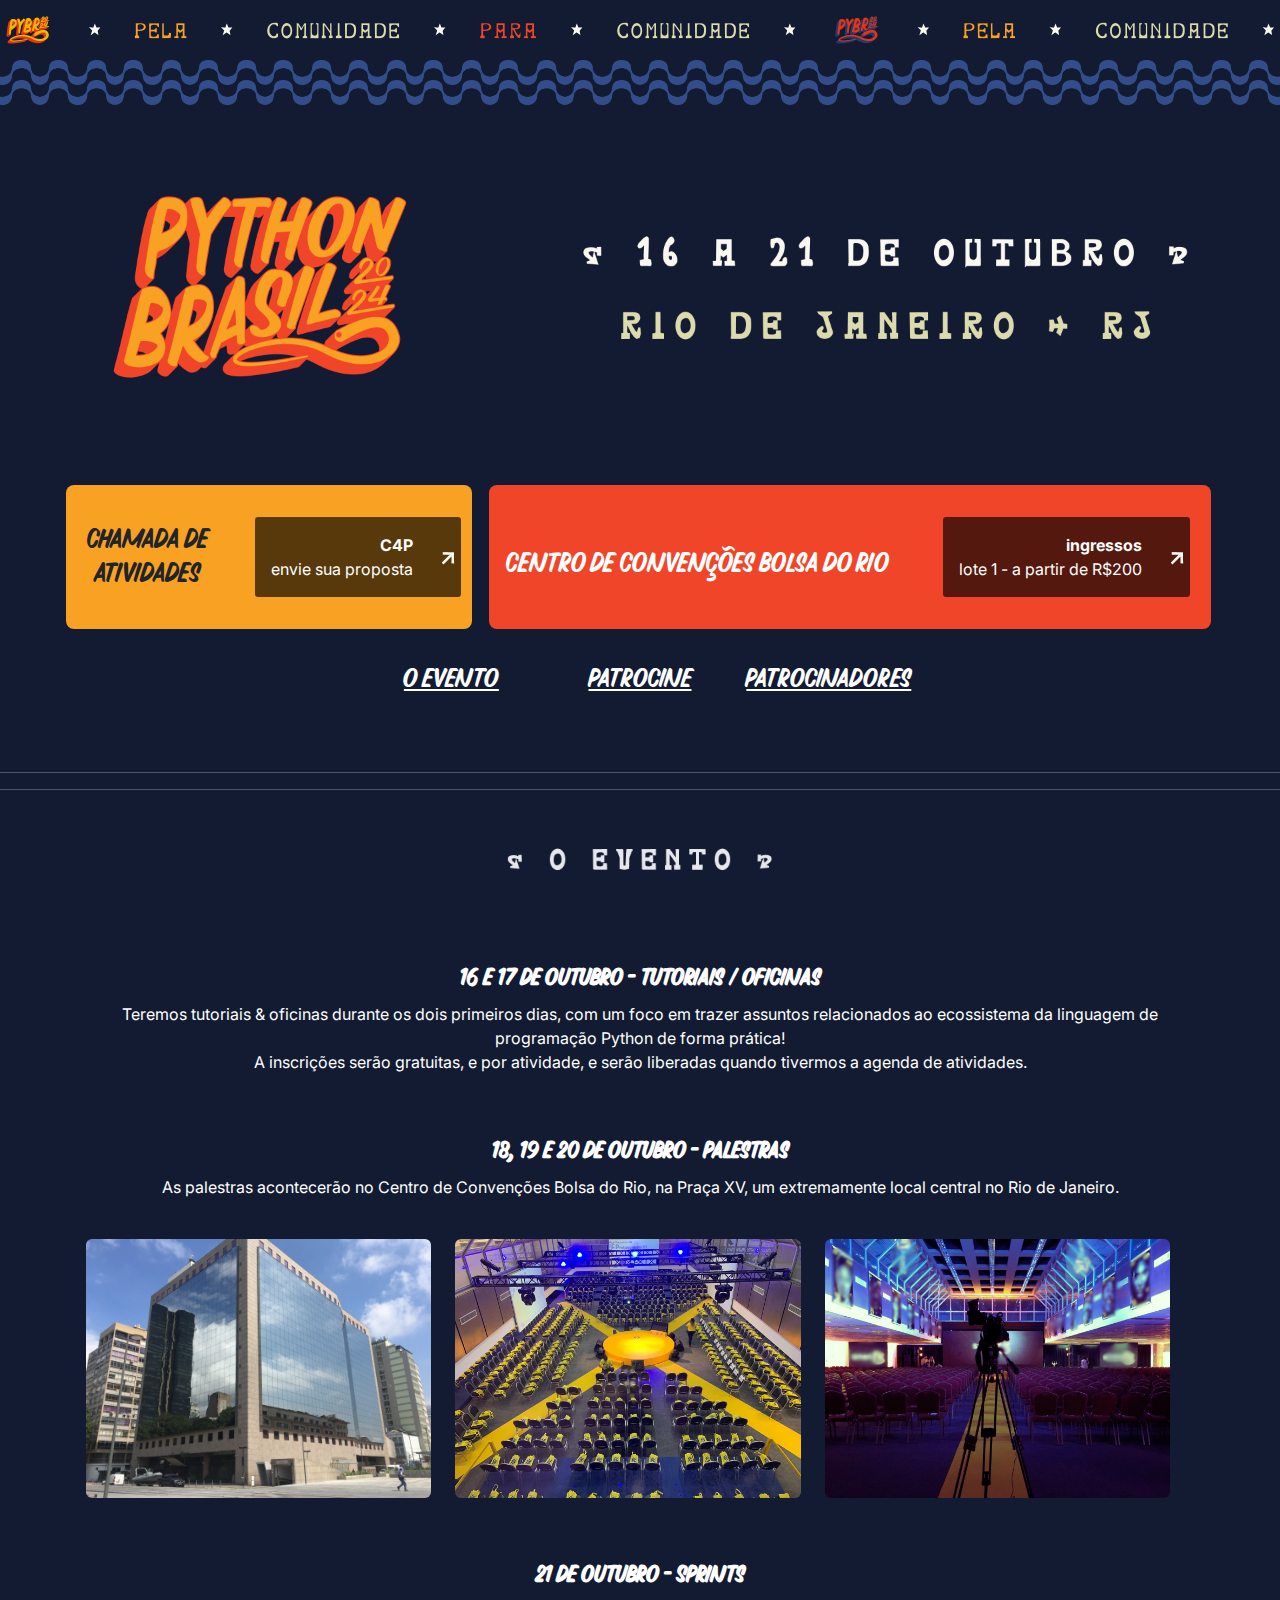
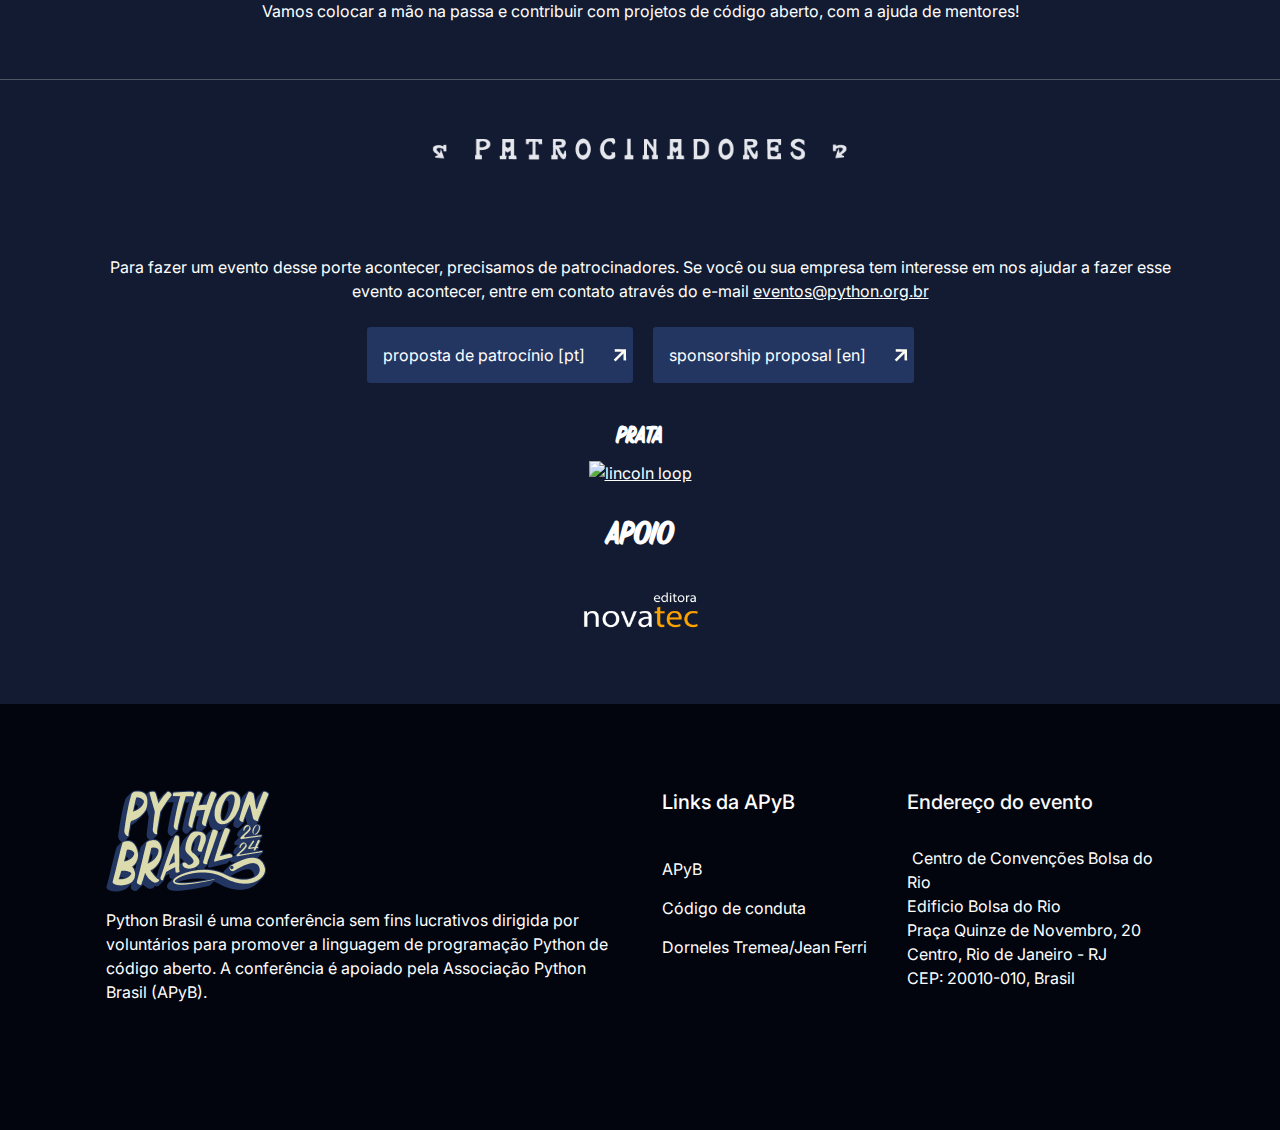
==== index.html @ 99e5fd29 "Publish site on 2024-07-06" ====
<!doctype html>
<html lang="pt-br">
  <head>
    <meta charset="utf-8">
    <meta name="viewport" content="width=device-width, initial-scale=1">
    <title>Python Brasil 2024</title>
    <link rel="stylesheet" href="https://cdnjs.cloudflare.com/ajax/libs/font-awesome/6.5.1/css/all.min.css" integrity="sha512-DTOQO9RWCH3ppGqcWaEA1BIZOC6xxalwEsw9c2QQeAIftl+Vegovlnee1c9QX4TctnWMn13TZye+giMm8e2LwA==" crossorigin="anonymous" referrerpolicy="no-referrer" />

    <!-- fonts -->
    <link rel="preconnect" href="https://fonts.googleapis.com">
    <link rel="preconnect" href="https://fonts.gstatic.com" crossorigin>
    <link href="https://fonts.googleapis.com/css2?family=DM+Sans:ital,opsz,wght@0,9..40,100..1000;1,9..40,100..1000&family=Inter:wght@100..900&display=swap" rel="stylesheet">
    <!--
    /**
    * @license
    * MyFonts Webfont Build ID 972918
    *
    * The fonts listed in this notice are subject to the End User License
    * Agreement(s) entered into by the website owner. All other parties are
    * explicitly restricted from using the Licensed Webfonts(s).
    *
    * You may obtain a valid license from one of MyFonts official sites.
    * http://www.fonts.com
    * http://www.myfonts.com
    * http://www.linotype.com
    *
    */
    -->
    <link rel="stylesheet" type="text/css" href="/theme/css/shinkoya.css">
    
    <!--- Estilos -->
    <link href="/theme/css/bootstrap.min.css" rel="stylesheet">
    <link href="/theme/css/style.css" rel="stylesheet">
    <!-- Google tag (gtag.js) -->
    <script async src="https://www.googletagmanager.com/gtag/js?id=G-PK51HXNJG6"></script>
    <script>
      window.dataLayer = window.dataLayer || [];
      function gtag(){dataLayer.push(arguments);}
      gtag('js', new Date());

      gtag('config', 'G-PK51HXNJG6');
    </script>
  </head>
  <body>
    <!-- <nav class="navbar navbar-expand-lg">
    <div class="container">
      <button class="navbar-toggler" type="button" data-bs-toggle="collapse" data-bs-target="#navbarNavDropdown" aria-controls="navbarNavDropdown" aria-expanded="false" aria-label="Toggle navigation">
        <span class="navbar-toggler-icon"></span>
      </button>
      <div class="collapse navbar-collapse" id="navbarNavDropdown">
        <ul class="navbar-nav">
 
 
 
 
 
 
 
 
 
 
 
 
 
 
 
            
        </ul>
      </div>
    </div>
</nav> -->
<section id="main">
  <section id="top">
  </section>
  <section id="wave">
  </section>
  <section id="hero">
    <img src="/theme/images/hero.png" alt="python brasil - 16 a 21 de outubro de 2024  - rio de janeiro/rj" class="img-fluid">
  </section>
  <section id="actions">
    <div class="row justify-content-center">
      <div class="col-md-4">
          <div class="left">
              <div class="row text-center">
                <div class="col-lg-5 col-md-12 pt-lg-4">
                  <p class="h3">chamada de atividades</p>
                </div>
                <div class="col-lg-7 col-md-12">
                  <a href="https://talks.python.org.br/pythonbrasil-2024" target="blank"> <btn class="btn btn-primary"><b>C4P</b><br/>envie sua proposta</btn></a>
                </div>
              </div>
          </div>
      </div>
      <div class="col-md-7">
          <div class="right">
            <div class="row text-center">
              <div class="col-lg-7 col-md-12 pt-lg-5">
                <p class="h3">centro de convenções bolsa do rio</p>
              </div>
              <div class="col-lg-5 col-md-12">
                <a href="https://pybr2024.eventbrite.com/" target="blank"><btn class="btn btn-secondary"><b>ingressos</b><br/>lote 1 - a partir de R$200</btn></a>
              </div>
            </div>
          </div>
      </div>
    </div>
  </section>
</section>
<div id="nav">
  <div class="container">
    <div class="row justify-content-center text-center">
      <div class="col-sm-2">
        <a href="#local">O evento</a>
      </div>
      <div class="col-sm-2">
        <a href="#patrocine">Patrocine</a>
      </div>
      <div class="col-sm-2">
        <a href="#patrocinadores">Patrocinadores</a>
      </div>
    </div>
  </div>
</div>
<hr/>
<!-- <div>
  <section id="keynotes">
    <h1 class="text-center scroll-to"><img class="img-section-title" src=".\theme\images\keynotes.png" alt="Keynotes"/></h1>
  </section>
</div> -->
<hr/>
<div>
  <section id="local">
    <h1 class="text-center scroll-to"><img class="img-section-title" src=".\theme\images\evento.png" alt="O evento"/></h1>
    <div class="container text-center">
      <h2>16 e 17 de outubro - Tutoriais / Oficinas</h2>
      <div class="row pb-5">
        <p>
          Teremos tutoriais & oficinas durante os dois primeiros dias, com um foco em trazer assuntos relacionados ao ecossistema da linguagem de programação Python de forma prática!
          <br/>
          A inscrições serão gratuitas, e por atividade, e serão liberadas quando tivermos a agenda de atividades.
        </p>
      </div>
      <h2>18, 19 e 20 de outubro - Palestras</h2>
      <div class="row pb-5">
          <p class="pb-4 text-center">As palestras acontecerão no Centro de Convenções Bolsa do Rio,
            na Praça XV, um extremamente local central no Rio de Janeiro.</p>
          <div class="row">
            <div class="col-sm-12 col-md-4 mb-3">
              <img src=".\theme\images\frente_local.jpg" class="rounded img-fluid" style="max-width: 100%; height: auto;"
                alt="">
            </div>
            <div class="col-sm-12 col-md-4 mb-3">
              <img src=".\theme\images\local_evento.jpg" class="rounded img-fluid" style="max-width: 100%; height: auto;"
                alt="">
            </div>
            <div class="col-sm-12 col-md-4 mb-3">
              <img src=".\theme\images\local_evento_dois.jpg" class="rounded img-fluid"
                style="max-width: 100%; height: auto;" alt="">
          </div>
        </div>
      </div>
      <h2>21 de outubro - Sprints</h2>
      <div class="row">
        <p class="pb-4">Vamos colocar a mão na passa e contribuir com projetos de código aberto, com a ajuda de mentores!</p>
      </div>
    </div>
    <!-- <div class="container pt-5">
      <iframe style="pointer-events:none;" src="https://www.google.com/maps/d/u/0/embed?mid=1DzHnt_l2jHAyctgrlerlSgvEFDPNfvc&ehbc=2E312F&noprof=1"
        width="100%" height="500"></iframe>
    </div> -->
  </section>

  <!--<section id="programacao">
</section>
<section id="parceiros">
</section>
<section id="FAQ">
</section> -->
</div>
<hr/>
<section id="patrocinio">
  <h1 class="text-center scroll-to"><img class="img-section-title" src=".\theme\images\patrocinadores.png" alt="Patrocinadores"/></h1>
  <div class="container text-center">
    <p>Para fazer um evento desse porte acontecer, precisamos de patrocinadores. Se você ou sua empresa tem interesse em nos ajudar a fazer esse evento acontecer, entre em contato através do e-mail <a href="mailto:eventos@python.org.br">eventos@python.org.br</a></p>
    <a href="theme/media_kits/proposta-de-patrocinio-pybr-2024.pdf" target="_blank" class="btn btn-primary">
      proposta de patrocínio [pt]
    </a>
    <a href="theme/media_kits/sponsorship-proposal-pybr-2024.pdf" target="_blank" class="btn btn-primary">
      sponsorship proposal [en]
    </a>
      <!-- <section class="diamante">
        <h2>diamante</h2>
        <img src="theme/images/patrocinador-placeholder.png" alt="sua empresa aqui (diamante)">
      </section>
      <section class="platina">
        <h2>platina</h2>
        <img src="theme/images/patrocinador-placeholder.png" alt="sua empresa aqui (platina)">
        <img src="theme/images/patrocinador-placeholder.png" alt="sua empresa aqui (platina)">
      </section>
      <section class="ouro">
        <h2>ouro</h2>
        <img src="theme/images/patrocinador-placeholder.png" alt="sua empresa aqui (ouro)">
        <img src="theme/images/patrocinador-placeholder.png" alt="sua empresa aqui (ouro)">
      </section> -->
      <section class="prata">
        <h2>prata</h2>
        <a href="https://lincolnloop.com" target="_blank">
          <img src="https://lincolnloop.com/static/assets/img/logo/lincolnloop-logo-full-white.d826b3e16074.svg" alt="lincoln loop">
        </a>
      </section>
      <h1 class="scroll-to">Apoio</h1>
      <section class="support">
        <a href="https://lincolnloop.com" target="_blank">
          <img src="/theme/images/novatec.png">
        </a>
      </section>
    </div>
  </div>
</section>
<footer>
  <div class="container">
    <div class="footer_body">
      <div class="footer_social_logo">
        <img class="footerImg" src="/theme/images/logo-ly.png" alt="logo do evento python brasil 2024" class="logo">
        <div class="pt-3">
          <p>
            Python Brasil é uma conferência sem fins lucrativos dirigida por voluntários para promover a linguagem de
            programação Python de código aberto.
            A conferência é apoiado pela Associação Python Brasil (APyB).
          </p>
        </div>
        <ul class="platforms_socials">
          <li class="list-group-item">
            <a href="https://twitter.com/pythonbrasil" target="_blank">
              <i class="fa-solid fa-brands fa-twitter" alt="ícone twitter"></i>
            </a>
          </li>
           <li class="list-group-item">
            <a href="https://www.facebook.com/pythonbrasil" target="_blank">
              <i class="fa-solid fa-brands fa-facebook" alt="ícone facebook"></i>
            </a>
          </li>
           <li class="list-group-item">
            <a href="https://instagram.com/pythonbrasil" target="_blank">
              <i class="fa-solid fa-brands fa-instagram" alt="ícone instagram"></i>
            </a>
          </li>
           <li class="list-group-item">
            <a href="https://www.linkedin.com/company/apyb/" target="_blank">
              <i class="fa-solid fa-brands fa-linkedin" alt="ícone linkedin"></i>
            </a>
          </li>
           <li class="list-group-item">
            <a href="https://www.youtube.com/c/pythonbrasiloficial" target="_blank">
              <i class="fa-solid fa-brands fa-youtube" alt="ícone youtube"></i>
            </a>
          </li>
           <li class="list-group-item">
            <a href="https://www.flickr.com/pythonbrasil" target="_blank">
              <i class="fa-solid fa-brands fa-flickr" alt="ícone flickr"></i>
            </a>
          </li>
           <li class="list-group-item">
            <a href="mailto:eventos@python.org.br" target="_blank">
              <i class="fa-solid fa-envelope" alt="ícone email"></i>
            </a>
          </li>
           <li class="list-group-item">
            <a href="https://t.me/pythonbrasil" target="_blank">
              <i class="fa-solid fa-brands fa-telegram" alt="ícone telegram"></i>
            </a>
          </li>
        </ul>
      </div>

      <div class="links_apyb">
        <h5>Links da APyB</h5>
        <ul class="lista_link">
          <li>
            <a href="http://python.org.br/" class="text-decoration-none">APyB</a>
          </li>
          <li>
            <a href="http://python.org.br/cdc/" class="text-decoration-none"> Código de conduta </a>
          </li>
          <li>
            <a href="http://python.org.br/premio-dorneles-tremea-jean-ferri" class="text-decoration-none">
              Dorneles Tremea/Jean Ferri
            </a>
          </li>
        </ul>
      </div>

      <div class="col-lg-3">
        <h5 class="text-light pb-4">Endereço do evento</h5>
        <p>
          <i class="fa-solid fa-location-dot"></i> Centro de Convenções Bolsa do Rio<br />
          Edificio Bolsa do Rio<br />
          Praça Quinze de Novembro, 20<br />
          Centro, Rio de Janeiro - RJ<br />
          CEP: 20010-010, Brasil
        </p>
      </div>
    </div>
</footer>
    <script src="/theme/js/bootstrap.bundle.min.js"></script>
    <script src="/theme/js/konami.js"></script>
    <script src="/theme/js/game.js"></script>
    <script src="/theme/js/egg.js"></script>
    <script src="/theme/js/scripts.js"></script>
  </body>
</html>
---- theme/css/shinkoya.css ----
/**
 * @license
 * MyFonts Webfont Build ID 3867246, 2020-12-16T11:57:38-0500
 * 
 * The fonts listed in this notice are subject to the End User License
 * Agreement(s) entered into by the website owner. All other parties are 
 * explicitly restricted from using the Licensed Webfonts(s).
 * 
 * You may obtain a valid license at the URLs below.
 * 
 * Webfont: undefined by undefined
 * URL: https://www.myfonts.com
 * Copyright: Copyright © 2024 Monotype Imaging Inc. All rights reserved.
 * 
 * © 2024 MyFonts Inc. */


  
@font-face {
  font-family: "Shinkoya";
  src: url('/theme/fonts/shinkoya/font.woff2') format('woff2'), url('/theme/fonts/shinkoya/font.woff') format('woff');
}
---- theme/css/style.css ----
* {
    box-sizing: border-box;
    margin: 0;
    padding: 0;
}

section {
    margin-top: 0px;
}

body {
    background-repeat: repeat;
    background-attachment: fixed;
    background-position: center;
    background-repeat: no-repeat;
    background-size: cover;
    font-family: "Inter", sans-serif;
    font-weight: 400;
    display: block;
}

#lighter-section {
    background-color: #F8A123;
    padding: 1m;
    font-size: 1.2rem;
    font-weight: 400;
    line-height: 1.75rem;
}


#lighter-section p,
#lighter-section h2,
#lighter-section h1 {
    color: #12152D;
}

h1,
h2,
h3 {
    font-family: 'Shinkoya', sans-serif;
    font-weight: bolder;
    color: #fff;
    margin-top: 0;
    padding-top: 0;
}

h1 {
    font-size: 2em;
}

h2 {
    font-size: 1.5em;
}

.fa-solid {
    color: #EEBF23;
    filter: drop-shadow(#EC452F 1px 1px);
    margin-right: 0.3rem;
}

/* buttons */
.btn {
    margin: 0.5rem;
    padding: 1em;
    padding-right: 3em;
    background-image: url('/theme/images/icon.png');
    border-radius: 0.2em;
    text-align: right;
    background-position: right; 
    background-repeat: no-repeat;
    min-width: 10em;
    font-family: 'Inter', sans-serif;

}

.btn.btn-primary {
    background-color: #57390C;
    border: #57390C;
}

.btn.btn-primary:hover,
.btn.btn-primary:active,
.btn.btn-primary:visited {
    margin: 0.5rem;
    background-color: #57390C;
    border: #57390C;
}


.btn.btn-secondary {
    background-color: #55180E;
    border: #55180E;
}

.btn.btn-secondary:hover,
.btn.btn-secondary:active,
.btn.btn-secondary:visited {
    margin: 0.5rem;
    background-color: #55180E;
    border: #55180E;
}

#main {
    padding-bottom:0;
}


#patrocinio .diamante img {
    width: 20em;
}

#patrocinio .platina img {
    width: 10em;
}

#patrocinio .ouro img {
    width: 10em;
}

#patrocinio .prata img {
    width: 10em;
}

#patrocinio .support img {
    width: 8em;
}

#sobre {
    color: #fff;
}

#sobre,
#footer {
    font-family: 'Inter', sans-serif;
}

#sobre h1,
#sobre h2,
#sobre h3,
#footer h1,
#footer h2,
#footer h3 {
    font-family: 'Inter', sans-serif;
    text-transform: uppercase;
}

#patrocinio a,
#patrocinio a:visited,
#patrocinio a:active,
#patrocinio a:hover {
    color: white;
}

#sobre p {
    margin-bottom: 0.2rem;
}

#sobre .logo {
    width: 20em;
    text-align: center;
    margin-bottom: 2em;
}

#cidade .praia {
    height: 30rem;
    background-size: cover;
    background-image: url("/theme/images/rj-picture.png");
    margin: 0 auto;
}

.container {
    margin-left: auto;
    margin-right: auto;
    padding-top: 1rem;
    padding-left: 1rem;
    padding-right: 1rem;
    width: 100%;
}


footer {
    margin-top: 40px;
    background-color: #02050e;
}

p {
    color: white;
}

footer .footer_body {
    display: flex;
    gap: 40px;
    justify-content: space-around;
    padding: 70px 20px;
}

footer .footer_body footer_social_logo {
    display: flex;
    flex: 1 1;
    flex-direction: column;
    gap: 16px;
    max-width: 500px;
}

footer .footer1_body .footer_social_logo img {
    max-width: 200px;
    padding-bottom: 20px;
}

footer .footer_social_logo img.footerImg {
    max-width: 200px
}

footer .platforms_socials {
    display: flex;
    gap: 24px;
    justify-content: flex-start;
    padding-left: 0px;
}

footer .container .links_apyb h5 {
    color: white;
}

footer .container .lista_link {
    list-style-type: none;
    padding-left: 0;
    padding-top: 20px;
}

footer .container .lista_link li {
    padding-top: 15px;
}

footer .container .lista_link li a {
    border: 10px;
}

footer .container .lista_link a {
    color: white;
    white-space: nowrap;
}

@media (max-width: 768px) {
    footer .footer_body {
        flex-direction: column;
        align-items: center;
    }

    footer .links_apyb {
        text-align: center;
        margin-top: 30px;
    }

    footer .links_apyb h5 {
        margin-bottom: 15px;
    }
}

.sticky {
    --bs-gutter-x: 0;
    position: fixed;
    top: 0;
    left: 0;
    right: 0;
    width: 100vw;
    box-sizing: border-box;
    background-color: #12152D;
    transition: all 0.5s;
}

.sticky+.content {
    padding-top: 102px;
}

.scroll-to {
    padding-top: 1em;
}

#evento {
    margin-top: 0px;
    padding: 0em;
}

body, #hero, #top, #wave {
    background-color: #121B31;
    margin-top: 0px;
}

#top {
    background: url('/theme/images/nav.png');
    height: 60px;
    background-position: center;
    background-repeat: no-repeat;
    background-size: cover;
}


#wave {
    background: url('/theme/images/wave-big.png');
    background-size: 150px 100%;
    height: 45px;
    background-position: center;
    background-repeat: repeat-x;
}

#actions {
    margin-top: 0;
    margin-bottom: 0;
    margin-left: 1em;
    margin-right: 1em;
    font-family: 'Shinkoya', sans-serif;
}

#actions div, #actions div div {
    height: max-content;
    padding-top: 0.5em;
    padding-bottom: 0.5em;
    margin-bottom: 0;
    padding-left: 0.3em;
}

#actions div div.left {
    background: #F8A123;
    border-radius: 0.5em;
    height: max-content;
}


#actions div div.right {
    background: #F14529;
    border-radius: 0.5em;
    color: #fff;
    height: max-content;
}

#patrocinio {
    margin-top: 0;
}

#patrocinio section {
    margin-top: 2em;
}

#patrocinio {
    background-color: #121B31;
    padding-bottom: 2em;
}

#patrocinio .btn.btn-primary {
    background-color: #233662;
    border: #121B31;
}


#patrocinio .btn.btn-primary:hover,
#patrocinio .btn.btn-primary:active,
#patrocinio .btn.btn-primary:visited {
    margin: 0.5rem;
    background-color: #233662;
    border: #121B31;
}


#nav {
    padding-bottom: 2em;
    font-family: 'Shinkoya', sans-serif;
    font-size: 1.7rem;
    color: white;
}

#nav a,
#nav a:visited,
#nav a:active,
#nav a:hover {
    color: white;
}

.img-section-title {
    max-height: 39px;
    margin-bottom: 2em;
}

hr {
    color: white;
}
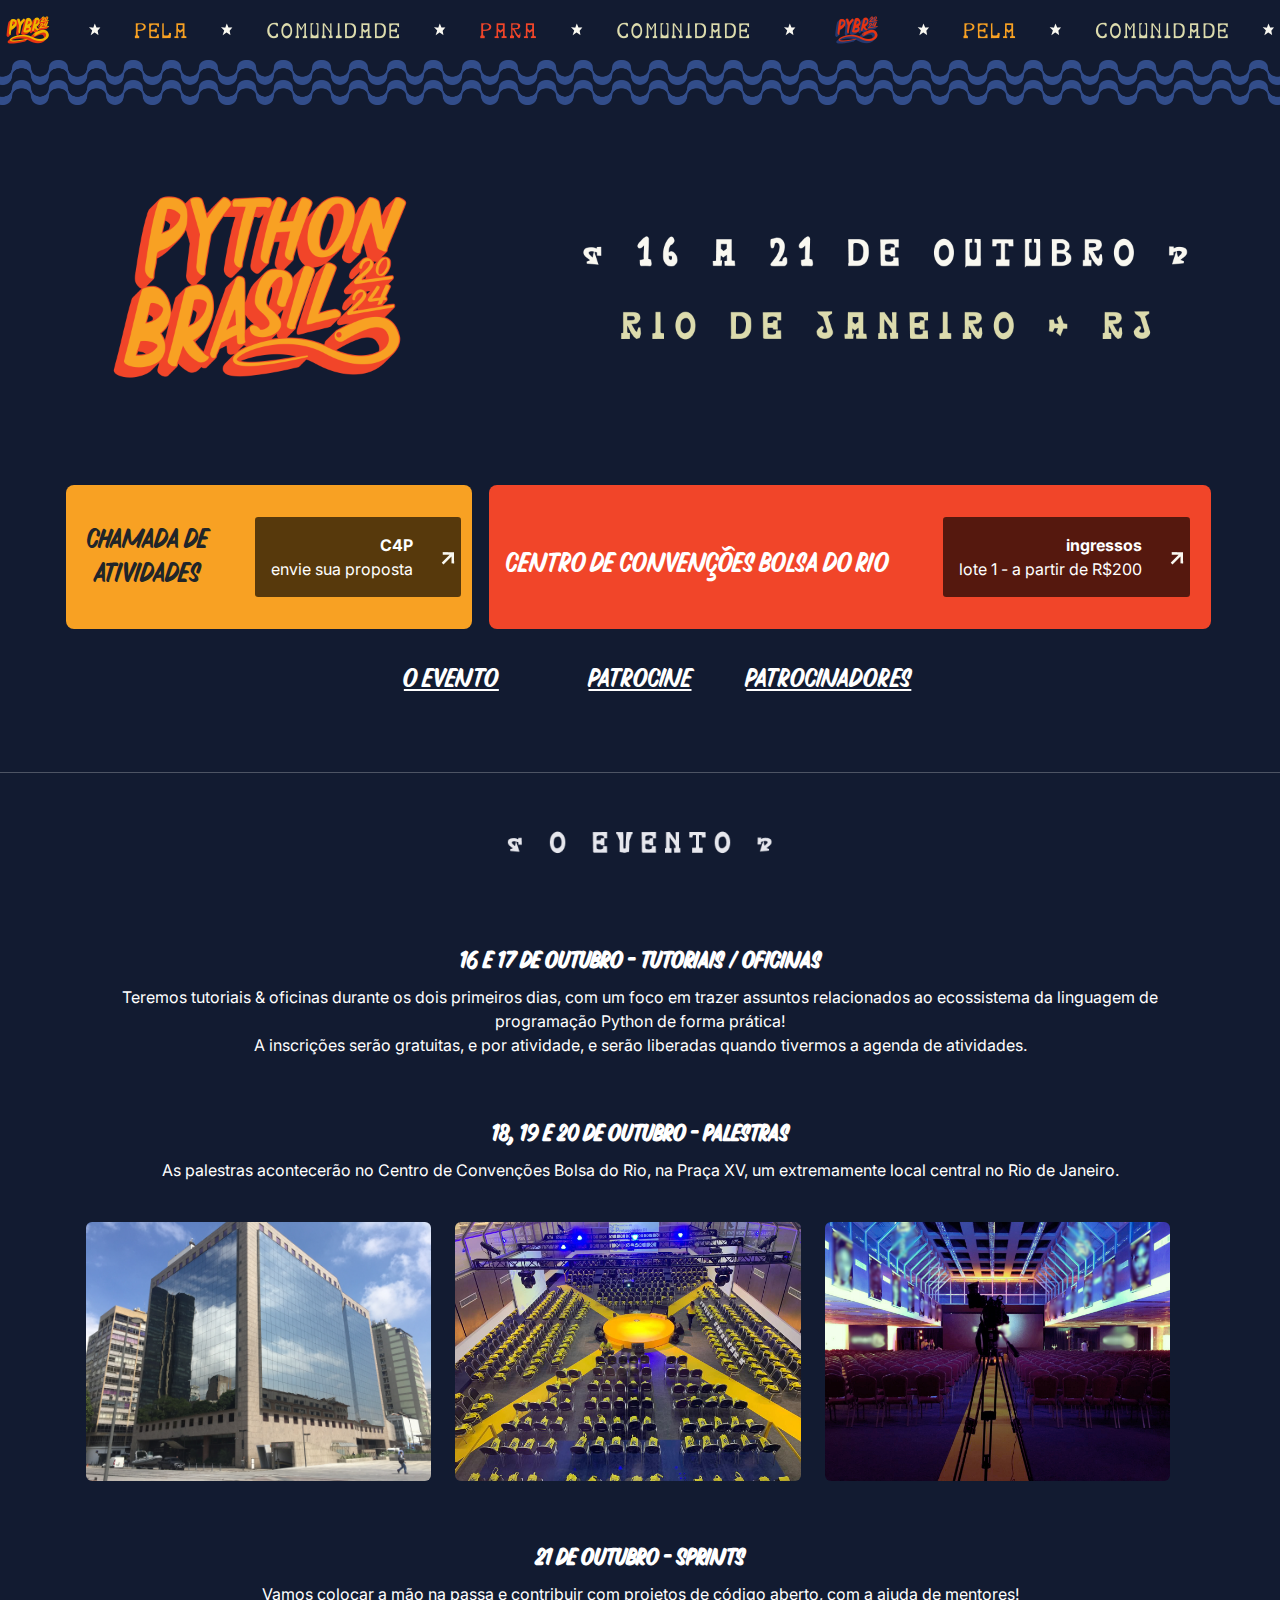
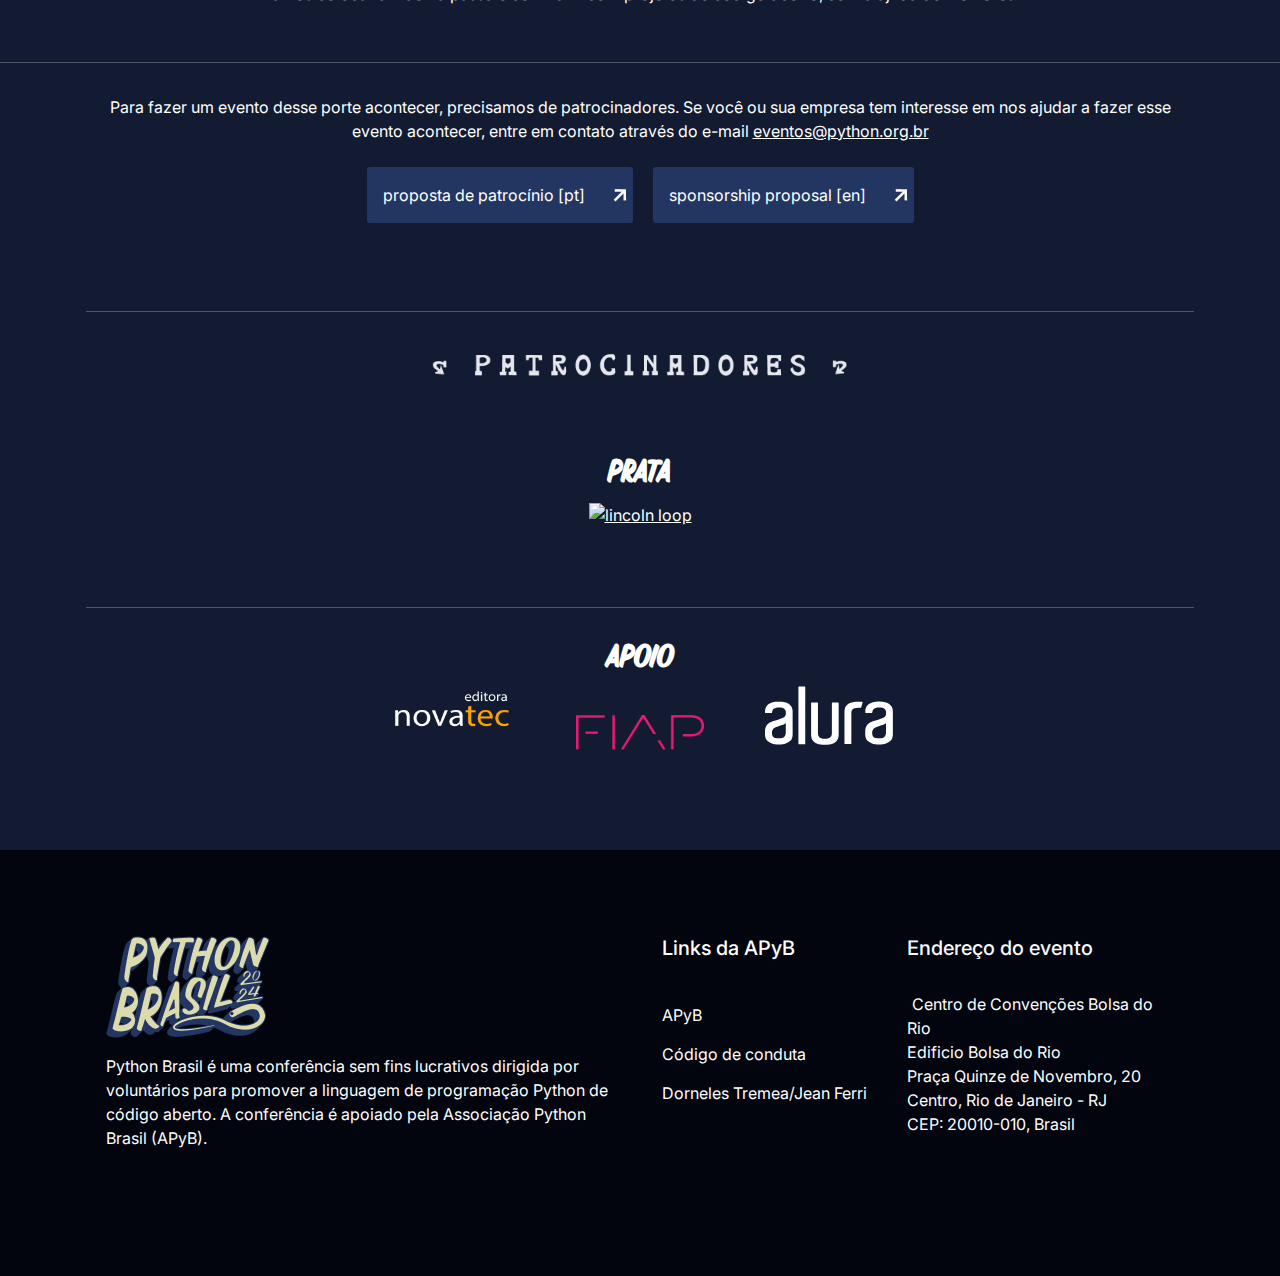
==== commit cc87b500: "Publish site on 2024-07-14" ====
--- a/index.html
+++ b/index.html
@@ -113,10 +113,10 @@
         <a href="#local">O evento</a>
       </div>
       <div class="col-sm-2">
-        <a href="#patrocine">Patrocine</a>
+        <a href="#patrocinio">Patrocine</a>
       </div>
       <div class="col-sm-2">
-        <a href="#patrocinadores">Patrocinadores</a>
+        <a href="#patrocinio">Patrocinadores</a>
       </div>
     </div>
   </div>
@@ -126,8 +126,9 @@
   <section id="keynotes">
     <h1 class="text-center scroll-to"><img class="img-section-title" src=".\theme\images\keynotes.png" alt="Keynotes"/></h1>
   </section>
-</div> -->
+</div> 
 <hr/>
+-->
 <div>
   <section id="local">
     <h1 class="text-center scroll-to"><img class="img-section-title" src=".\theme\images\evento.png" alt="O evento"/></h1>
@@ -179,7 +180,6 @@
 </div>
 <hr/>
 <section id="patrocinio">
-  <h1 class="text-center scroll-to"><img class="img-section-title" src=".\theme\images\patrocinadores.png" alt="Patrocinadores"/></h1>
   <div class="container text-center">
     <p>Para fazer um evento desse porte acontecer, precisamos de patrocinadores. Se você ou sua empresa tem interesse em nos ajudar a fazer esse evento acontecer, entre em contato através do e-mail <a href="mailto:eventos@python.org.br">eventos@python.org.br</a></p>
     <a href="theme/media_kits/proposta-de-patrocinio-pybr-2024.pdf" target="_blank" class="btn btn-primary">
@@ -188,6 +188,9 @@
     <a href="theme/media_kits/sponsorship-proposal-pybr-2024.pdf" target="_blank" class="btn btn-primary">
       sponsorship proposal [en]
     </a>
+    <hr/>
+    <section class="scroll-to">
+      <h1 class="text-center"><img class="img-section-title" src=".\theme\images\patrocinadores.png" alt="Patrocinadores"/></h1>
       <!-- <section class="diamante">
         <h2>diamante</h2>
         <img src="theme/images/patrocinador-placeholder.png" alt="sua empresa aqui (diamante)">
@@ -202,18 +205,36 @@
         <img src="theme/images/patrocinador-placeholder.png" alt="sua empresa aqui (ouro)">
         <img src="theme/images/patrocinador-placeholder.png" alt="sua empresa aqui (ouro)">
       </section> -->
-      <section class="prata">
-        <h2>prata</h2>
-        <a href="https://lincolnloop.com" target="_blank">
-          <img src="https://lincolnloop.com/static/assets/img/logo/lincolnloop-logo-full-white.d826b3e16074.svg" alt="lincoln loop">
-        </a>
-      </section>
-      <h1 class="scroll-to">Apoio</h1>
-      <section class="support">
-        <a href="https://lincolnloop.com" target="_blank">
-          <img src="/theme/images/novatec.png">
-        </a>
-      </section>
+      <div class="prata">
+        <h1>prata</h1>
+        <div class="row">
+          <a href="https://lincolnloop.com" target="_blank">
+            <img src="https://lincolnloop.com/static/assets/img/logo/lincolnloop-logo-full-white.d826b3e16074.svg" alt="lincoln loop">
+          </a>
+        </div>
+      </div>
+    </section>
+    <hr/>
+    <section class="support scroll-to">
+      <h1>Apoio</h1>
+      <div class="row justify-content-center">
+        <div class="col-md-2">
+            <a href="https://lincolnloop.com" target="_blank">
+            <img src="/theme/images/novatec.png">
+          </a>
+        </div>
+        <div class="col-md-2">
+          <a href="https://www.fiap.com.br" target="_blank">
+            <img src="/theme/images/fiap.png">
+          </a>
+        </div>
+        <div class="col-md-2">
+          <a href="https://www.alura.com.br" target="_blank">
+            <img src="/theme/images/alura.svg">
+          </a>
+      </div>
+    </div>
+    </section>
     </div>
   </div>
 </section>
--- a/theme/css/style.css
+++ b/theme/css/style.css
@@ -338,8 +338,8 @@
     margin-top: 0;
 }
 
-#patrocinio section {
-    margin-top: 2em;
+#patrocinio hr {
+    margin-top: 5em;
 }
 
 #patrocinio {
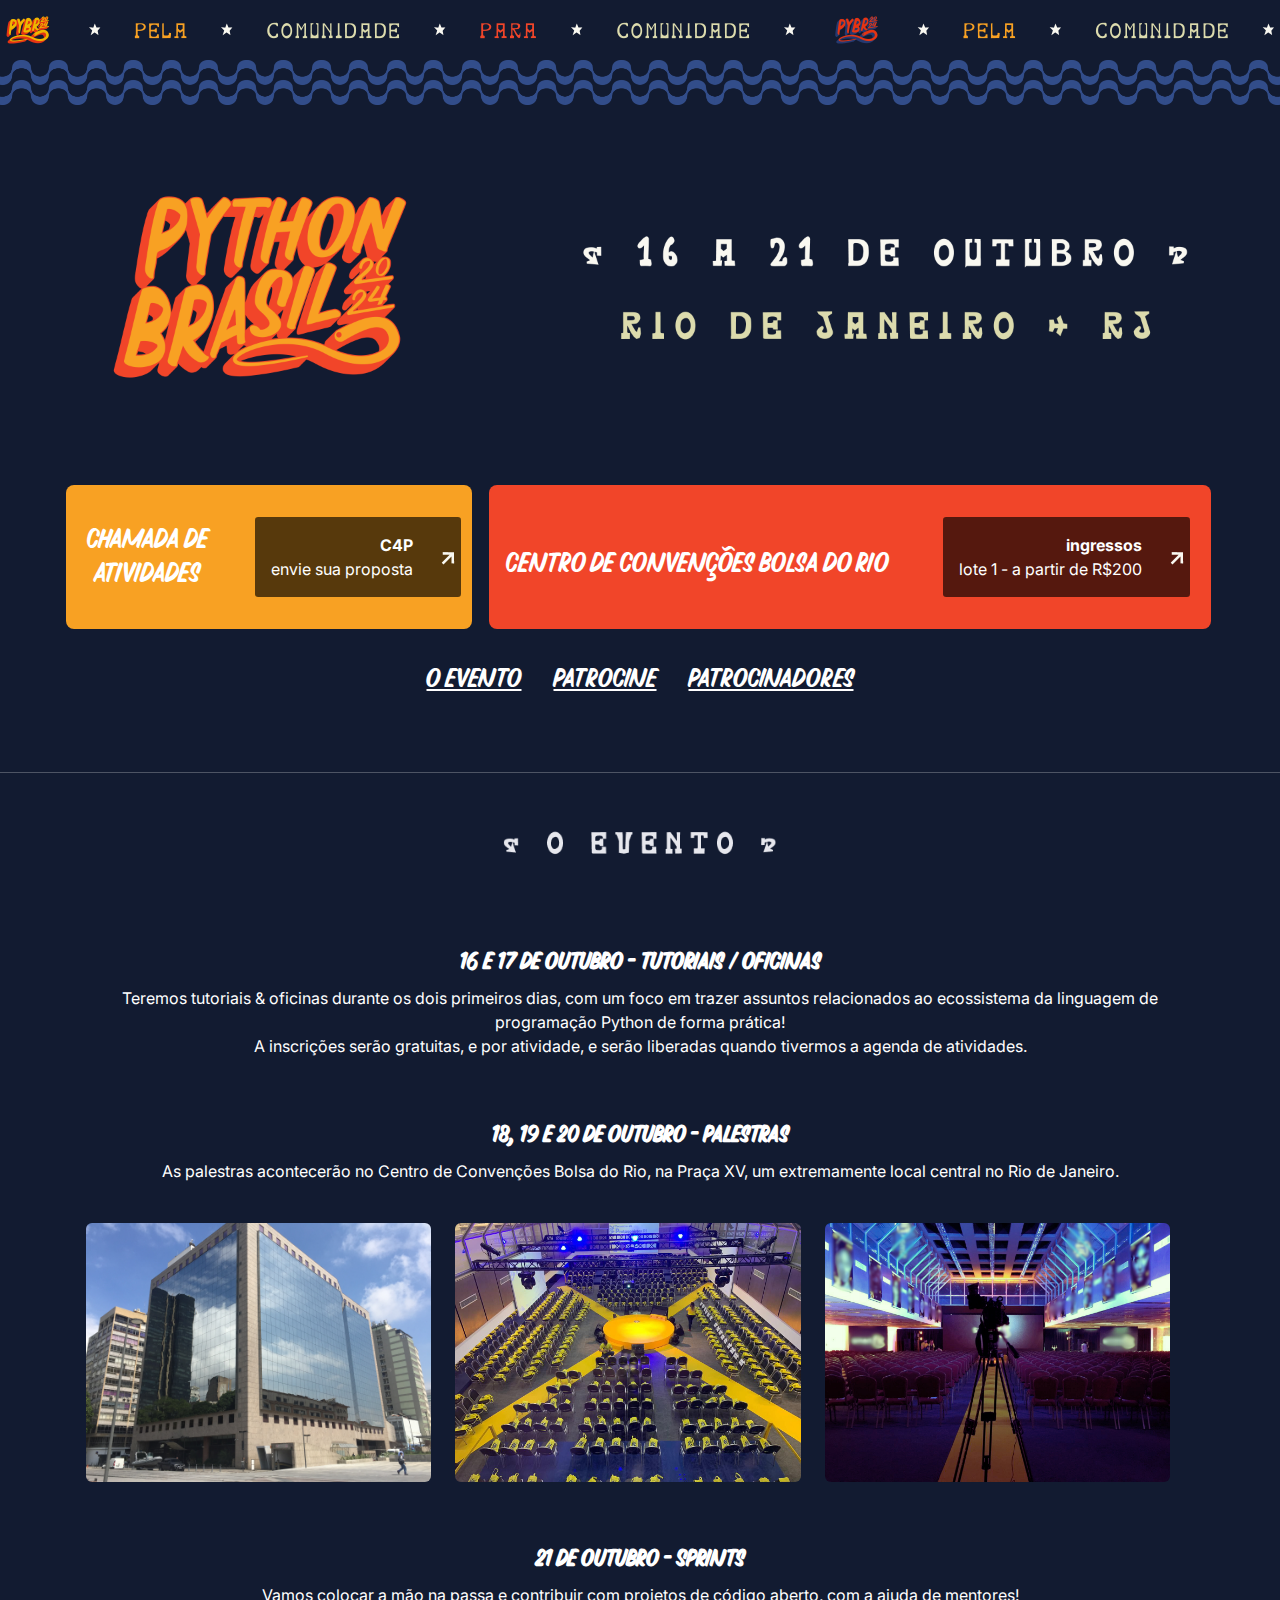
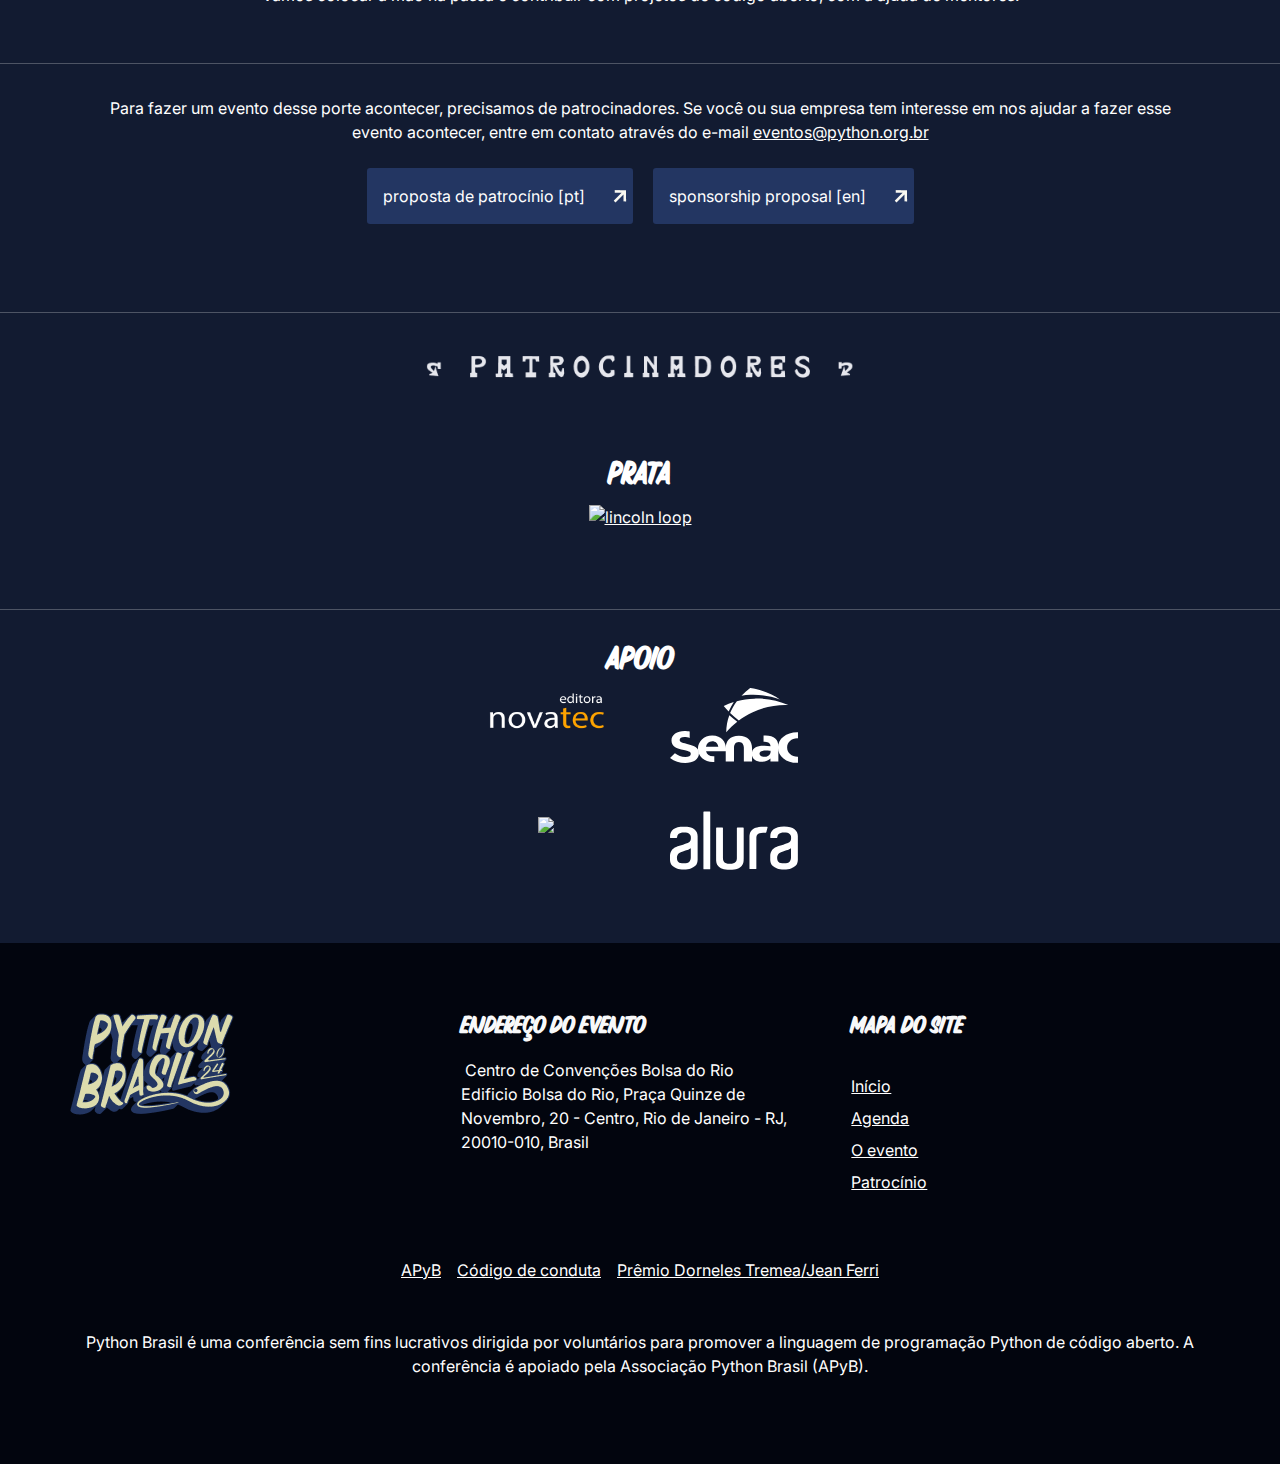
==== commit 40906b0e: "Publish site on 2024-07-24" ====
--- a/index.html
+++ b/index.html
@@ -106,21 +106,11 @@
     </div>
   </section>
 </section>
-<div id="nav">
-  <div class="container">
-    <div class="row justify-content-center text-center">
-      <div class="col-sm-2">
-        <a href="#local">O evento</a>
-      </div>
-      <div class="col-sm-2">
-        <a href="#patrocinio">Patrocine</a>
-      </div>
-      <div class="col-sm-2">
-        <a href="#patrocinio">Patrocinadores</a>
-      </div>
-    </div>
-  </div>
-</div>
+<nav class="navigation" role="navigation">
+  <a href="#local">O evento</a>
+  <a href="#patrocinio">Patrocine</a>
+  <a href="#patrocinio">Patrocinadores</a>
+</nav>
 <hr/>
 <!-- <div>
   <section id="keynotes">
@@ -188,140 +178,159 @@
     <a href="theme/media_kits/sponsorship-proposal-pybr-2024.pdf" target="_blank" class="btn btn-primary">
       sponsorship proposal [en]
     </a>
-    <hr/>
-    <section class="scroll-to">
-      <h1 class="text-center"><img class="img-section-title" src=".\theme\images\patrocinadores.png" alt="Patrocinadores"/></h1>
-      <!-- <section class="diamante">
-        <h2>diamante</h2>
-        <img src="theme/images/patrocinador-placeholder.png" alt="sua empresa aqui (diamante)">
-      </section>
-      <section class="platina">
-        <h2>platina</h2>
-        <img src="theme/images/patrocinador-placeholder.png" alt="sua empresa aqui (platina)">
-        <img src="theme/images/patrocinador-placeholder.png" alt="sua empresa aqui (platina)">
-      </section>
-      <section class="ouro">
-        <h2>ouro</h2>
-        <img src="theme/images/patrocinador-placeholder.png" alt="sua empresa aqui (ouro)">
-        <img src="theme/images/patrocinador-placeholder.png" alt="sua empresa aqui (ouro)">
-      </section> -->
-      <div class="prata">
-        <h1>prata</h1>
-        <div class="row">
-          <a href="https://lincolnloop.com" target="_blank">
-            <img src="https://lincolnloop.com/static/assets/img/logo/lincolnloop-logo-full-white.d826b3e16074.svg" alt="lincoln loop">
-          </a>
-        </div>
-      </div>
+  </div>
+  <hr/>
+  <section class="container text-center patrocinadores scroll-to">
+    <h1 class="text-center"><img class="img-section-title" src=".\theme\images\patrocinadores.png" alt="Patrocinadores"/></h1>
+    <!-- <section class="diamante">
+      <h2>diamante</h2>
+      <img src="theme/images/patrocinador-placeholder.png" alt="sua empresa aqui (diamante)">
     </section>
-    <hr/>
-    <section class="support scroll-to">
-      <h1>Apoio</h1>
-      <div class="row justify-content-center">
-        <div class="col-md-2">
-            <a href="https://lincolnloop.com" target="_blank">
-            <img src="/theme/images/novatec.png">
-          </a>
-        </div>
-        <div class="col-md-2">
-          <a href="https://www.fiap.com.br" target="_blank">
-            <img src="/theme/images/fiap.png">
-          </a>
-        </div>
-        <div class="col-md-2">
-          <a href="https://www.alura.com.br" target="_blank">
-            <img src="/theme/images/alura.svg">
-          </a>
-      </div>
-    </div>
+    <section class="platina">
+      <h2>platina</h2>
+      <img src="theme/images/patrocinador-placeholder.png" alt="sua empresa aqui (platina)">
+      <img src="theme/images/patrocinador-placeholder.png" alt="sua empresa aqui (platina)">
     </section>
-    </div>
+    <section class="ouro">
+      <h2>ouro</h2>
+      <img src="theme/images/patrocinador-placeholder.png" alt="sua empresa aqui (ouro)">
+      <img src="theme/images/patrocinador-placeholder.png" alt="sua empresa aqui (ouro)">
+    </section> -->
+    <div class="prata">
+      <h1>prata</h1>
+      <div class="row">
+        <a href="https://lincolnloop.com" target="_blank">
+          <img src="https://lincolnloop.com/static/assets/img/logo/lincolnloop-logo-full-white.d826b3e16074.svg" alt="lincoln loop">
+        </a>
+      </div>
+    </div>
+  </section>
+  <hr/>
+  <section class="container text-center support scroll-to">
+    <h1>Apoio</h1>
+    <div class="row justify-content-center">
+      <div class="col-md-2">
+        <a href="https://lincolnloop.com" target="_blank">
+          <img src="/theme/images/novatec.png">
+        </a>
+      </div>
+      <div class="col-md-2">
+        <a href="https://www.senac.br" target="_blank">
+          <img src="/theme/images/senac.svg">
+        </a>
+      </div>
+    </div>
+    <div class="row justify-content-center mt-5">
+      <div class="col-md-2">
+        <a href="https://www.fiap.com.br" target="_blank">
+          <img src="/theme/images/fiap.png">
+        </a>
+      </div>
+      <div class="col-md-2">
+        <a href="https://www.alura.com.br" target="_blank">
+          <img src="/theme/images/alura.svg">
+        </a>
+      </div>
+    </div>
+  </section>
   </div>
 </section>
-<footer>
-  <div class="container">
-    <div class="footer_body">
-      <div class="footer_social_logo">
-        <img class="footerImg" src="/theme/images/logo-ly.png" alt="logo do evento python brasil 2024" class="logo">
-        <div class="pt-3">
-          <p>
-            Python Brasil é uma conferência sem fins lucrativos dirigida por voluntários para promover a linguagem de
-            programação Python de código aberto.
-            A conferência é apoiado pela Associação Python Brasil (APyB).
-          </p>
-        </div>
-        <ul class="platforms_socials">
-          <li class="list-group-item">
-            <a href="https://twitter.com/pythonbrasil" target="_blank">
-              <i class="fa-solid fa-brands fa-twitter" alt="ícone twitter"></i>
-            </a>
-          </li>
-           <li class="list-group-item">
-            <a href="https://www.facebook.com/pythonbrasil" target="_blank">
-              <i class="fa-solid fa-brands fa-facebook" alt="ícone facebook"></i>
-            </a>
-          </li>
-           <li class="list-group-item">
-            <a href="https://instagram.com/pythonbrasil" target="_blank">
-              <i class="fa-solid fa-brands fa-instagram" alt="ícone instagram"></i>
-            </a>
-          </li>
-           <li class="list-group-item">
-            <a href="https://www.linkedin.com/company/apyb/" target="_blank">
-              <i class="fa-solid fa-brands fa-linkedin" alt="ícone linkedin"></i>
-            </a>
-          </li>
-           <li class="list-group-item">
-            <a href="https://www.youtube.com/c/pythonbrasiloficial" target="_blank">
-              <i class="fa-solid fa-brands fa-youtube" alt="ícone youtube"></i>
-            </a>
-          </li>
-           <li class="list-group-item">
-            <a href="https://www.flickr.com/pythonbrasil" target="_blank">
-              <i class="fa-solid fa-brands fa-flickr" alt="ícone flickr"></i>
-            </a>
-          </li>
-           <li class="list-group-item">
-            <a href="mailto:eventos@python.org.br" target="_blank">
-              <i class="fa-solid fa-envelope" alt="ícone email"></i>
-            </a>
-          </li>
-           <li class="list-group-item">
-            <a href="https://t.me/pythonbrasil" target="_blank">
-              <i class="fa-solid fa-brands fa-telegram" alt="ícone telegram"></i>
-            </a>
-          </li>
-        </ul>
-      </div>
-
-      <div class="links_apyb">
-        <h5>Links da APyB</h5>
-        <ul class="lista_link">
-          <li>
-            <a href="http://python.org.br/" class="text-decoration-none">APyB</a>
-          </li>
-          <li>
-            <a href="http://python.org.br/cdc/" class="text-decoration-none"> Código de conduta </a>
-          </li>
-          <li>
-            <a href="http://python.org.br/premio-dorneles-tremea-jean-ferri" class="text-decoration-none">
-              Dorneles Tremea/Jean Ferri
-            </a>
-          </li>
-        </ul>
-      </div>
-
-      <div class="col-lg-3">
-        <h5 class="text-light pb-4">Endereço do evento</h5>
-        <p>
-          <i class="fa-solid fa-location-dot"></i> Centro de Convenções Bolsa do Rio<br />
-          Edificio Bolsa do Rio<br />
-          Praça Quinze de Novembro, 20<br />
-          Centro, Rio de Janeiro - RJ<br />
-          CEP: 20010-010, Brasil
-        </p>
-      </div>
-    </div>
+<footer class="footer">
+  <div class="footer__social">
+    <img src="/theme/images/logo-ly.png" alt="logo do evento python brasil 2024" class="logo">
+    <ul class="footer__social-list">
+      <li class="list-group-item">
+        <a href="https://twitter.com/pythonbrasil" target="_blank">
+          <i class="fa-solid fa-brands fa-twitter" alt="ícone twitter"></i>
+        </a>
+      </li>
+       <li class="list-group-item">
+        <a href="https://www.facebook.com/pythonbrasil" target="_blank">
+          <i class="fa-solid fa-brands fa-facebook" alt="ícone facebook"></i>
+        </a>
+      </li>
+       <li class="list-group-item">
+        <a href="https://instagram.com/pythonbrasil" target="_blank">
+          <i class="fa-solid fa-brands fa-instagram" alt="ícone instagram"></i>
+        </a>
+      </li>
+       <li class="list-group-item">
+        <a href="https://www.linkedin.com/company/apyb/" target="_blank">
+          <i class="fa-solid fa-brands fa-linkedin" alt="ícone linkedin"></i>
+        </a>
+      </li>
+       <li class="list-group-item">
+        <a href="https://www.youtube.com/c/pythonbrasiloficial" target="_blank">
+          <i class="fa-solid fa-brands fa-youtube" alt="ícone youtube"></i>
+        </a>
+      </li>
+       <li class="list-group-item">
+        <a href="https://www.flickr.com/pythonbrasil" target="_blank">
+          <i class="fa-solid fa-brands fa-flickr" alt="ícone flickr"></i>
+        </a>
+      </li>
+       <li class="list-group-item">
+        <a href="mailto:eventos@python.org.br" target="_blank">
+          <i class="fa-solid fa-envelope" alt="ícone email"></i>
+        </a>
+      </li>
+       <li class="list-group-item">
+        <a href="https://t.me/pythonbrasil" target="_blank">
+          <i class="fa-solid fa-brands fa-telegram" alt="ícone telegram"></i>
+        </a>
+      </li>
+    </ul>
+  </div>
+  <div class="footer__address">
+    <h2 class="text-light">Endereço do evento</h2>
+    <address>
+      <span>
+        <i class="fa-solid fa-location-dot"></i> Centro de Convenções Bolsa do Rio
+      </span>
+      Edificio Bolsa do Rio, Praça Quinze de Novembro, 20 -
+      Centro, Rio de Janeiro - RJ, 20010-010, Brasil
+    </address>
+  </div>
+  <div class="footer__sitemap">
+    <h2 class="text-light pb-4">Mapa do site</h2>
+    <ul class="footer__sitemap-list">
+      <li>
+        <a href="#" class="footer__link">Início</a>
+      </li>
+      <li>
+        <a href="#agenda" class="footer__link">Agenda</a>
+      </li>
+      <li>
+        <a href="#local" class="footer__link">
+          O evento
+        </a>
+      </li>
+      <li>
+        <a href="#patrocinio" class="footer__link">
+          Patrocínio
+        </a>
+      </li>
+    </ul>
+  </div>
+  <ul class="footer__links full-bled">
+    <li>
+      <a href="http://python.org.br/" class="footer__link">APyB</a>
+    </li>
+    <li>
+      <a href="http://python.org.br/cdc/" class="footer__link"> Código de conduta </a>
+    </li>
+    <li>
+      <a href="http://python.org.br/premio-dorneles-tremea-jean-ferri" class="footer__link">
+        Prêmio Dorneles Tremea/Jean Ferri
+      </a>
+    </li>
+  </ul>
+  </div>
+  <p class="footer__desc full-bled">
+    Python Brasil é uma conferência sem fins lucrativos dirigida por voluntários para promover a linguagem de
+    programação Python de código aberto.
+    A conferência é apoiado pela Associação Python Brasil (APyB).
+  </p>
 </footer>
     <script src="/theme/js/bootstrap.bundle.min.js"></script>
     <script src="/theme/js/konami.js"></script>
--- a/theme/css/style.css
+++ b/theme/css/style.css
@@ -1,386 +1,382 @@
 * {
-    box-sizing: border-box;
-    margin: 0;
-    padding: 0;
+  box-sizing: border-box;
+  margin: 0;
+  padding: 0;
 }
 
 section {
-    margin-top: 0px;
+  margin-top: 0px;
+}
+
+ul {
+  list-style-type: none;
+  padding: 0;
+}
+
+a {
+  color: inherit;
 }
 
 body {
-    background-repeat: repeat;
-    background-attachment: fixed;
-    background-position: center;
-    background-repeat: no-repeat;
-    background-size: cover;
-    font-family: "Inter", sans-serif;
-    font-weight: 400;
-    display: block;
+  background-repeat: repeat;
+  background-attachment: fixed;
+  background-position: center;
+  background-repeat: no-repeat;
+  background-size: cover;
+  font-family: "Inter", sans-serif;
+  font-weight: 400;
+  display: block;
+  color: white;
 }
 
 #lighter-section {
-    background-color: #F8A123;
-    padding: 1m;
-    font-size: 1.2rem;
-    font-weight: 400;
-    line-height: 1.75rem;
-}
-
+  background-color: #f8a123;
+  padding: 1m;
+  font-size: 1.2rem;
+  font-weight: 400;
+  line-height: 1.75rem;
+}
 
 #lighter-section p,
 #lighter-section h2,
 #lighter-section h1 {
-    color: #12152D;
+  color: #12152d;
 }
 
 h1,
 h2,
 h3 {
-    font-family: 'Shinkoya', sans-serif;
-    font-weight: bolder;
-    color: #fff;
-    margin-top: 0;
-    padding-top: 0;
+  font-family: "Shinkoya", sans-serif;
+  font-weight: bolder;
+  color: #fff;
+  margin-top: 0;
+  padding-top: 0;
 }
 
 h1 {
-    font-size: 2em;
+  font-size: 2em;
 }
 
 h2 {
-    font-size: 1.5em;
+  font-size: 1.5em;
 }
 
 .fa-solid {
-    color: #EEBF23;
-    filter: drop-shadow(#EC452F 1px 1px);
-    margin-right: 0.3rem;
+  color: #eebf23;
+  filter: drop-shadow(#ec452f 1px 1px);
+  margin-right: 0.3rem;
 }
 
 /* buttons */
 .btn {
-    margin: 0.5rem;
-    padding: 1em;
-    padding-right: 3em;
-    background-image: url('/theme/images/icon.png');
-    border-radius: 0.2em;
-    text-align: right;
-    background-position: right; 
-    background-repeat: no-repeat;
-    min-width: 10em;
-    font-family: 'Inter', sans-serif;
-
+  margin: 0.5rem;
+  padding: 1em;
+  padding-right: 3em;
+  background-image: url("/theme/images/icon.png");
+  border-radius: 0.2em;
+  text-align: right;
+  background-position: right;
+  background-repeat: no-repeat;
+  min-width: 10em;
+  font-family: "Inter", sans-serif;
 }
 
 .btn.btn-primary {
-    background-color: #57390C;
-    border: #57390C;
+  background-color: #57390c;
+  border: #57390c;
 }
 
 .btn.btn-primary:hover,
 .btn.btn-primary:active,
 .btn.btn-primary:visited {
-    margin: 0.5rem;
-    background-color: #57390C;
-    border: #57390C;
-}
-
+  margin: 0.5rem;
+  background-color: #57390c;
+  border: #57390c;
+}
 
 .btn.btn-secondary {
-    background-color: #55180E;
-    border: #55180E;
+  background-color: #55180e;
+  border: #55180e;
 }
 
 .btn.btn-secondary:hover,
 .btn.btn-secondary:active,
 .btn.btn-secondary:visited {
-    margin: 0.5rem;
-    background-color: #55180E;
-    border: #55180E;
+  margin: 0.5rem;
+  background-color: #55180e;
+  border: #55180e;
 }
 
 #main {
-    padding-bottom:0;
-}
-
+  padding-bottom: 0;
+}
 
 #patrocinio .diamante img {
-    width: 20em;
+  width: 20em;
 }
 
 #patrocinio .platina img {
-    width: 10em;
+  width: 10em;
 }
 
 #patrocinio .ouro img {
-    width: 10em;
+  width: 10em;
 }
 
 #patrocinio .prata img {
-    width: 10em;
+  width: 10em;
 }
 
 #patrocinio .support img {
-    width: 8em;
+  width: 8em;
 }
 
 #sobre {
-    color: #fff;
-}
-
-#sobre,
-#footer {
-    font-family: 'Inter', sans-serif;
-}
-
-#sobre h1,
-#sobre h2,
-#sobre h3,
-#footer h1,
-#footer h2,
-#footer h3 {
-    font-family: 'Inter', sans-serif;
-    text-transform: uppercase;
+  color: #fff;
+}
+
+#sobre {
+  font-family: "Inter", sans-serif;
+}
+
+#sobre:is(h1, h2, h3) {
+  text-transform: uppercase;
 }
 
 #patrocinio a,
 #patrocinio a:visited,
 #patrocinio a:active,
 #patrocinio a:hover {
-    color: white;
+  color: white;
 }
 
 #sobre p {
-    margin-bottom: 0.2rem;
+  margin-bottom: 0.2rem;
 }
 
 #sobre .logo {
-    width: 20em;
-    text-align: center;
-    margin-bottom: 2em;
+  width: 20em;
+  text-align: center;
+  margin-bottom: 2em;
 }
 
 #cidade .praia {
-    height: 30rem;
-    background-size: cover;
-    background-image: url("/theme/images/rj-picture.png");
-    margin: 0 auto;
+  height: 30rem;
+  background-size: cover;
+  background-image: url("/theme/images/rj-picture.png");
+  margin: 0 auto;
 }
 
 .container {
-    margin-left: auto;
-    margin-right: auto;
-    padding-top: 1rem;
-    padding-left: 1rem;
-    padding-right: 1rem;
-    width: 100%;
-}
-
-
-footer {
-    margin-top: 40px;
-    background-color: #02050e;
-}
-
-p {
-    color: white;
-}
-
-footer .footer_body {
-    display: flex;
-    gap: 40px;
-    justify-content: space-around;
-    padding: 70px 20px;
-}
-
-footer .footer_body footer_social_logo {
-    display: flex;
-    flex: 1 1;
-    flex-direction: column;
-    gap: 16px;
-    max-width: 500px;
-}
-
-footer .footer1_body .footer_social_logo img {
-    max-width: 200px;
-    padding-bottom: 20px;
-}
-
-footer .footer_social_logo img.footerImg {
-    max-width: 200px
-}
-
-footer .platforms_socials {
-    display: flex;
-    gap: 24px;
-    justify-content: flex-start;
-    padding-left: 0px;
-}
-
-footer .container .links_apyb h5 {
-    color: white;
-}
-
-footer .container .lista_link {
-    list-style-type: none;
-    padding-left: 0;
-    padding-top: 20px;
-}
-
-footer .container .lista_link li {
-    padding-top: 15px;
-}
-
-footer .container .lista_link li a {
-    border: 10px;
-}
-
-footer .container .lista_link a {
-    color: white;
-    white-space: nowrap;
-}
-
-@media (max-width: 768px) {
-    footer .footer_body {
-        flex-direction: column;
-        align-items: center;
-    }
-
-    footer .links_apyb {
-        text-align: center;
-        margin-top: 30px;
-    }
-
-    footer .links_apyb h5 {
-        margin-bottom: 15px;
-    }
+  margin-left: auto;
+  margin-right: auto;
+  padding-top: 1rem;
+  padding-left: 1rem;
+  padding-right: 1rem;
+  width: 100%;
+}
+
+.footer {
+  --padding: 16px;
+  --min-width: calc(320px - (var(--padding) * 2));
+  --column-max: auto-fit;
+  display: grid;
+  grid-template-columns: repeat(
+    var(--column-max),
+    minmax(var(--min-width), 1fr)
+  );
+  gap: 2rem;
+  margin-top: 40px;
+  margin-inline: auto;
+  padding: 70px var(--padding);
+  background-color: #02050e;
+  @media (min-width: 1255px) {
+    --column-max: 3;
+    --padding: 70px;
+  }
+}
+
+.footer__social {
+  display: grid;
+  gap: 1rem;
+  @media (max-width: 440px) {
+    justify-items: center;
+  }
+}
+
+.footer__social-list {
+  display: flex;
+  flex-wrap: wrap;
+  gap: 24px var(--gap, 24px);
+  padding-left: 0px;
+  @media (max-width: 626px) {
+    --gap: 32px;
+    justify-content: center;
+  }
+}
+
+.footer__address {
+  display: grid;
+  grid-auto-rows: max-content;
+  gap: 0.5rem;
+}
+
+.footer__address address {
+  display: grid;
+}
+
+.footer__sitemap-list {
+  display: grid;
+  gap: 0.5rem;
+}
+
+.footer__links {
+  display: flex;
+  flex-wrap: wrap;
+  justify-content: center;
+  align-items: center;
+  gap: 1rem;
+  padding: 1rem;
+  margin: 0;
+  @media (max-width: 568px) {
+    justify-content: space-between;
+  }
+}
+
+.footer__desc {
+  text-align: center;
+}
+
+.full-bled {
+  grid-column: 1 / -1;
 }
 
 .sticky {
-    --bs-gutter-x: 0;
-    position: fixed;
-    top: 0;
-    left: 0;
-    right: 0;
-    width: 100vw;
-    box-sizing: border-box;
-    background-color: #12152D;
-    transition: all 0.5s;
-}
-
-.sticky+.content {
-    padding-top: 102px;
+  --bs-gutter-x: 0;
+  position: fixed;
+  top: 0;
+  left: 0;
+  right: 0;
+  width: 100vw;
+  box-sizing: border-box;
+  background-color: #12152d;
+  transition: all 0.5s;
+}
+
+.sticky + .content {
+  padding-top: 102px;
 }
 
 .scroll-to {
-    padding-top: 1em;
+  padding-top: 1em;
 }
 
 #evento {
-    margin-top: 0px;
-    padding: 0em;
-}
-
-body, #hero, #top, #wave {
-    background-color: #121B31;
-    margin-top: 0px;
+  margin-top: 0px;
+  padding: 0em;
+}
+
+body,
+#hero,
+#top,
+#wave {
+  background-color: #121b31;
+  margin-top: 0px;
 }
 
 #top {
-    background: url('/theme/images/nav.png');
-    height: 60px;
-    background-position: center;
-    background-repeat: no-repeat;
-    background-size: cover;
-}
-
+  background: url("/theme/images/nav.png");
+  height: 60px;
+  background-position: center;
+  background-repeat: no-repeat;
+  background-size: cover;
+}
 
 #wave {
-    background: url('/theme/images/wave-big.png');
-    background-size: 150px 100%;
-    height: 45px;
-    background-position: center;
-    background-repeat: repeat-x;
+  background: url("/theme/images/wave-big.png");
+  background-size: 150px 100%;
+  height: 45px;
+  background-position: center;
+  background-repeat: repeat-x;
 }
 
 #actions {
-    margin-top: 0;
-    margin-bottom: 0;
-    margin-left: 1em;
-    margin-right: 1em;
-    font-family: 'Shinkoya', sans-serif;
-}
-
-#actions div, #actions div div {
-    height: max-content;
-    padding-top: 0.5em;
-    padding-bottom: 0.5em;
-    margin-bottom: 0;
-    padding-left: 0.3em;
+  margin-top: 0;
+  margin-bottom: 0;
+  margin-left: 1em;
+  margin-right: 1em;
+  font-family: "Shinkoya", sans-serif;
+}
+
+#actions div,
+#actions div div {
+  height: max-content;
+  padding-top: 0.5em;
+  padding-bottom: 0.5em;
+  margin-bottom: 0;
+  padding-left: 0.3em;
 }
 
 #actions div div.left {
-    background: #F8A123;
-    border-radius: 0.5em;
-    height: max-content;
-}
-
+  background: #f8a123;
+  border-radius: 0.5em;
+  height: max-content;
+}
 
 #actions div div.right {
-    background: #F14529;
-    border-radius: 0.5em;
-    color: #fff;
-    height: max-content;
+  background: #f14529;
+  border-radius: 0.5em;
+  color: #fff;
+  height: max-content;
 }
 
 #patrocinio {
-    margin-top: 0;
+  margin-top: 0;
 }
 
 #patrocinio hr {
-    margin-top: 5em;
+  margin-top: 5em;
 }
 
 #patrocinio {
-    background-color: #121B31;
-    padding-bottom: 2em;
+  background-color: #121b31;
+  padding-bottom: 2em;
 }
 
 #patrocinio .btn.btn-primary {
-    background-color: #233662;
-    border: #121B31;
-}
-
+  background-color: #233662;
+  border: #121b31;
+}
 
 #patrocinio .btn.btn-primary:hover,
 #patrocinio .btn.btn-primary:active,
 #patrocinio .btn.btn-primary:visited {
-    margin: 0.5rem;
-    background-color: #233662;
-    border: #121B31;
-}
-
-
-#nav {
-    padding-bottom: 2em;
-    font-family: 'Shinkoya', sans-serif;
-    font-size: 1.7rem;
-    color: white;
-}
-
-#nav a,
-#nav a:visited,
-#nav a:active,
-#nav a:hover {
-    color: white;
+  margin: 0.5rem;
+  background-color: #233662;
+  border: #121b31;
+}
+
+.navigation {
+  width: fit-content;
+  display: flex;
+  gap: 2rem;
+  padding-bottom: 2em;
+  margin-inline: auto;
+  margin-block-start: 1rem;
+  font-family: "Shinkoya", sans-serif;
+  font-size: 1.7rem;
+  @media (max-width: 450px) {
+    flex-direction: column;
+  }
+}
+
+.navigation a {
+  text-align: center;
 }
 
 .img-section-title {
-    max-height: 39px;
-    margin-bottom: 2em;
-}
-
-hr {
-    color: white;
-}+  max-height: 40px;
+  max-width: 100%;
+  margin-bottom: 2em;
+  object-fit: contain;
+}
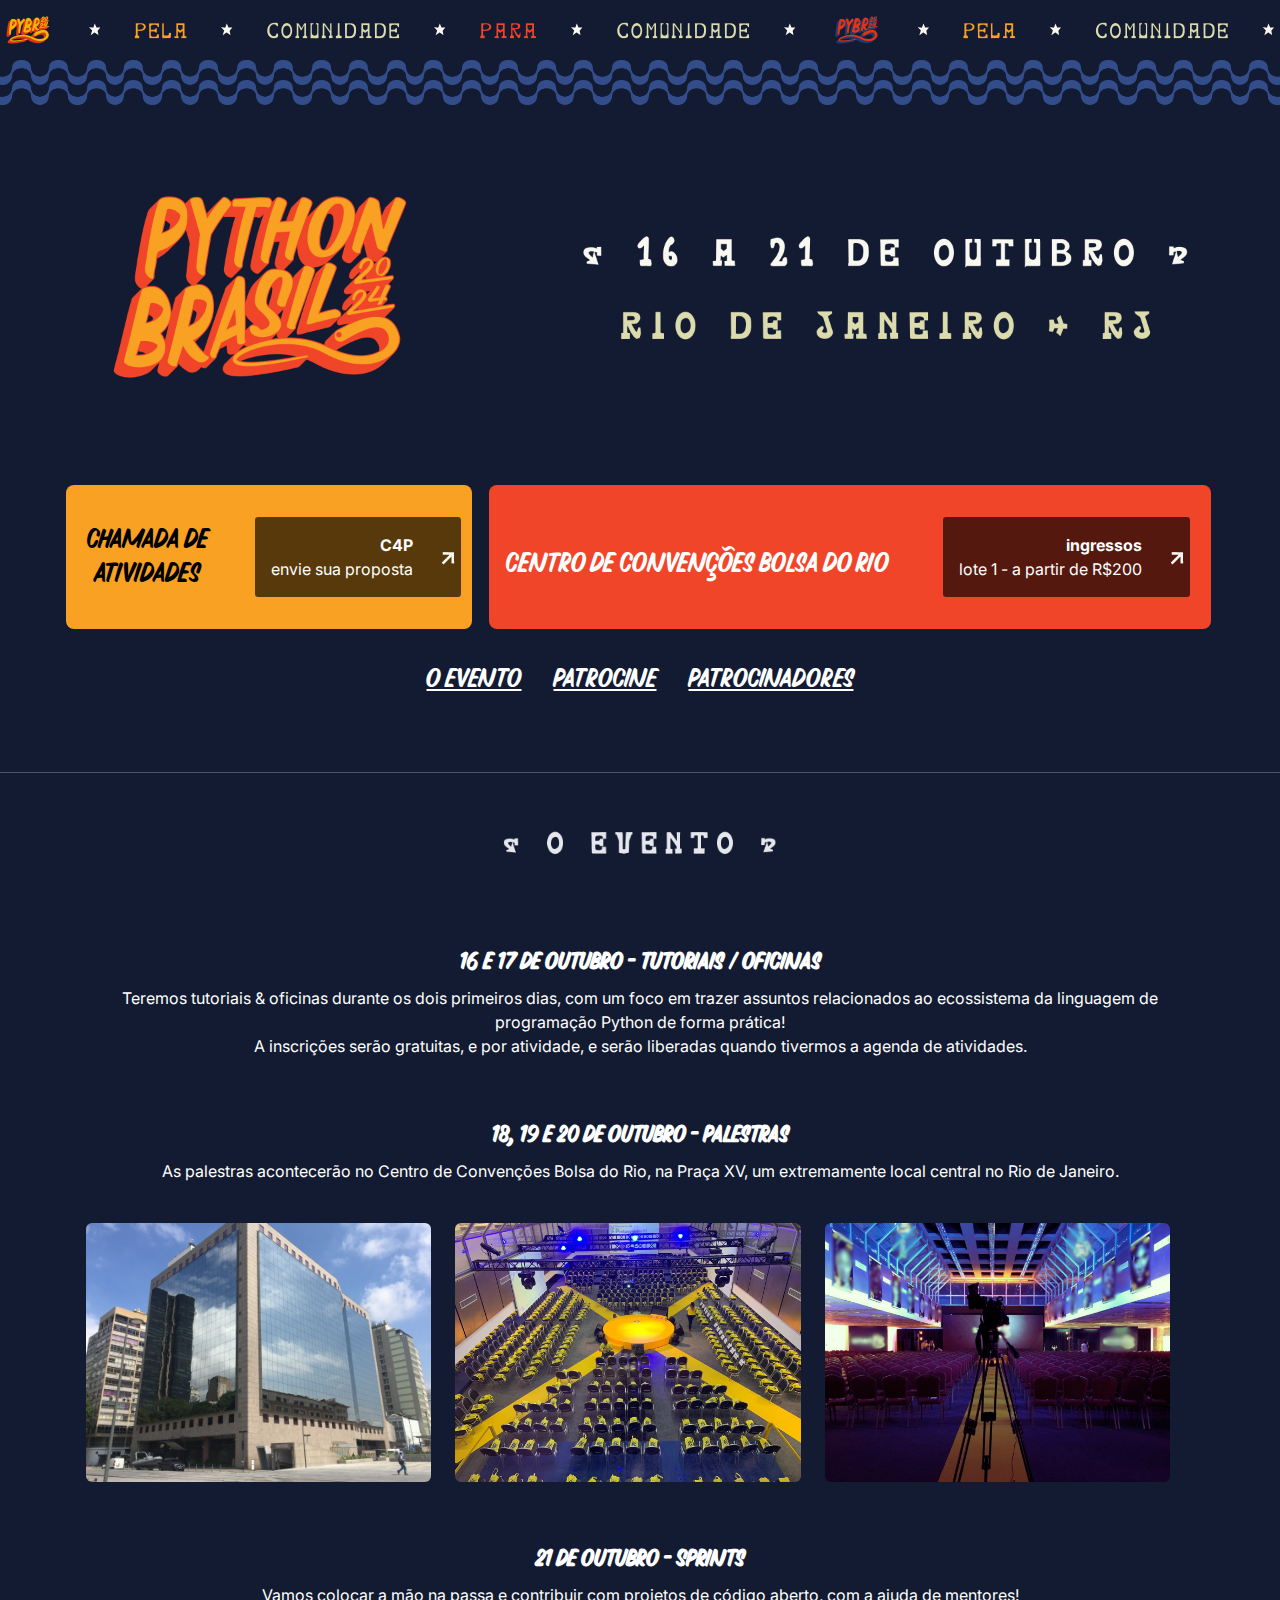
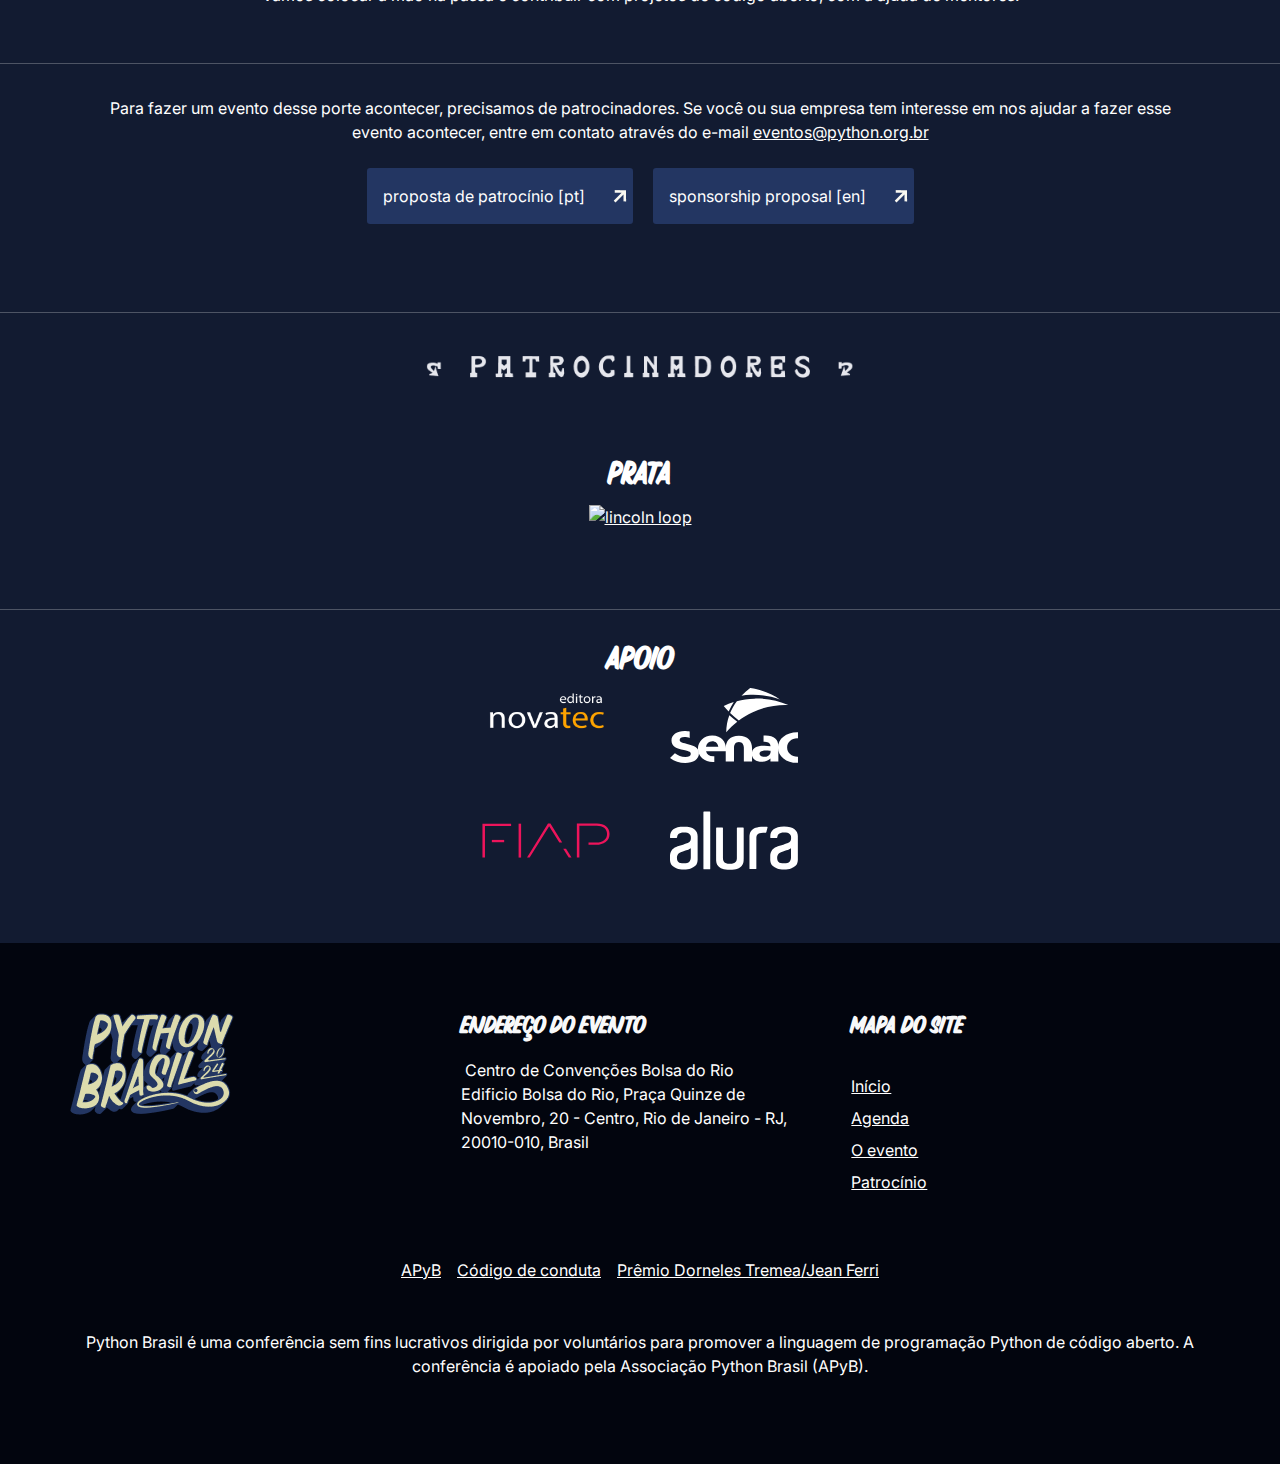
==== commit 976048d3: "Publish site on 2024-07-24" ====
--- a/index.html
+++ b/index.html
@@ -223,7 +223,7 @@
     <div class="row justify-content-center mt-5">
       <div class="col-md-2">
         <a href="https://www.fiap.com.br" target="_blank">
-          <img src="/theme/images/fiap.png">
+          <img src="/theme/images/fiap.svg">
         </a>
       </div>
       <div class="col-md-2">
--- a/theme/css/style.css
+++ b/theme/css/style.css
@@ -321,6 +321,7 @@
   background: #f8a123;
   border-radius: 0.5em;
   height: max-content;
+  color: #000;
 }
 
 #actions div div.right {
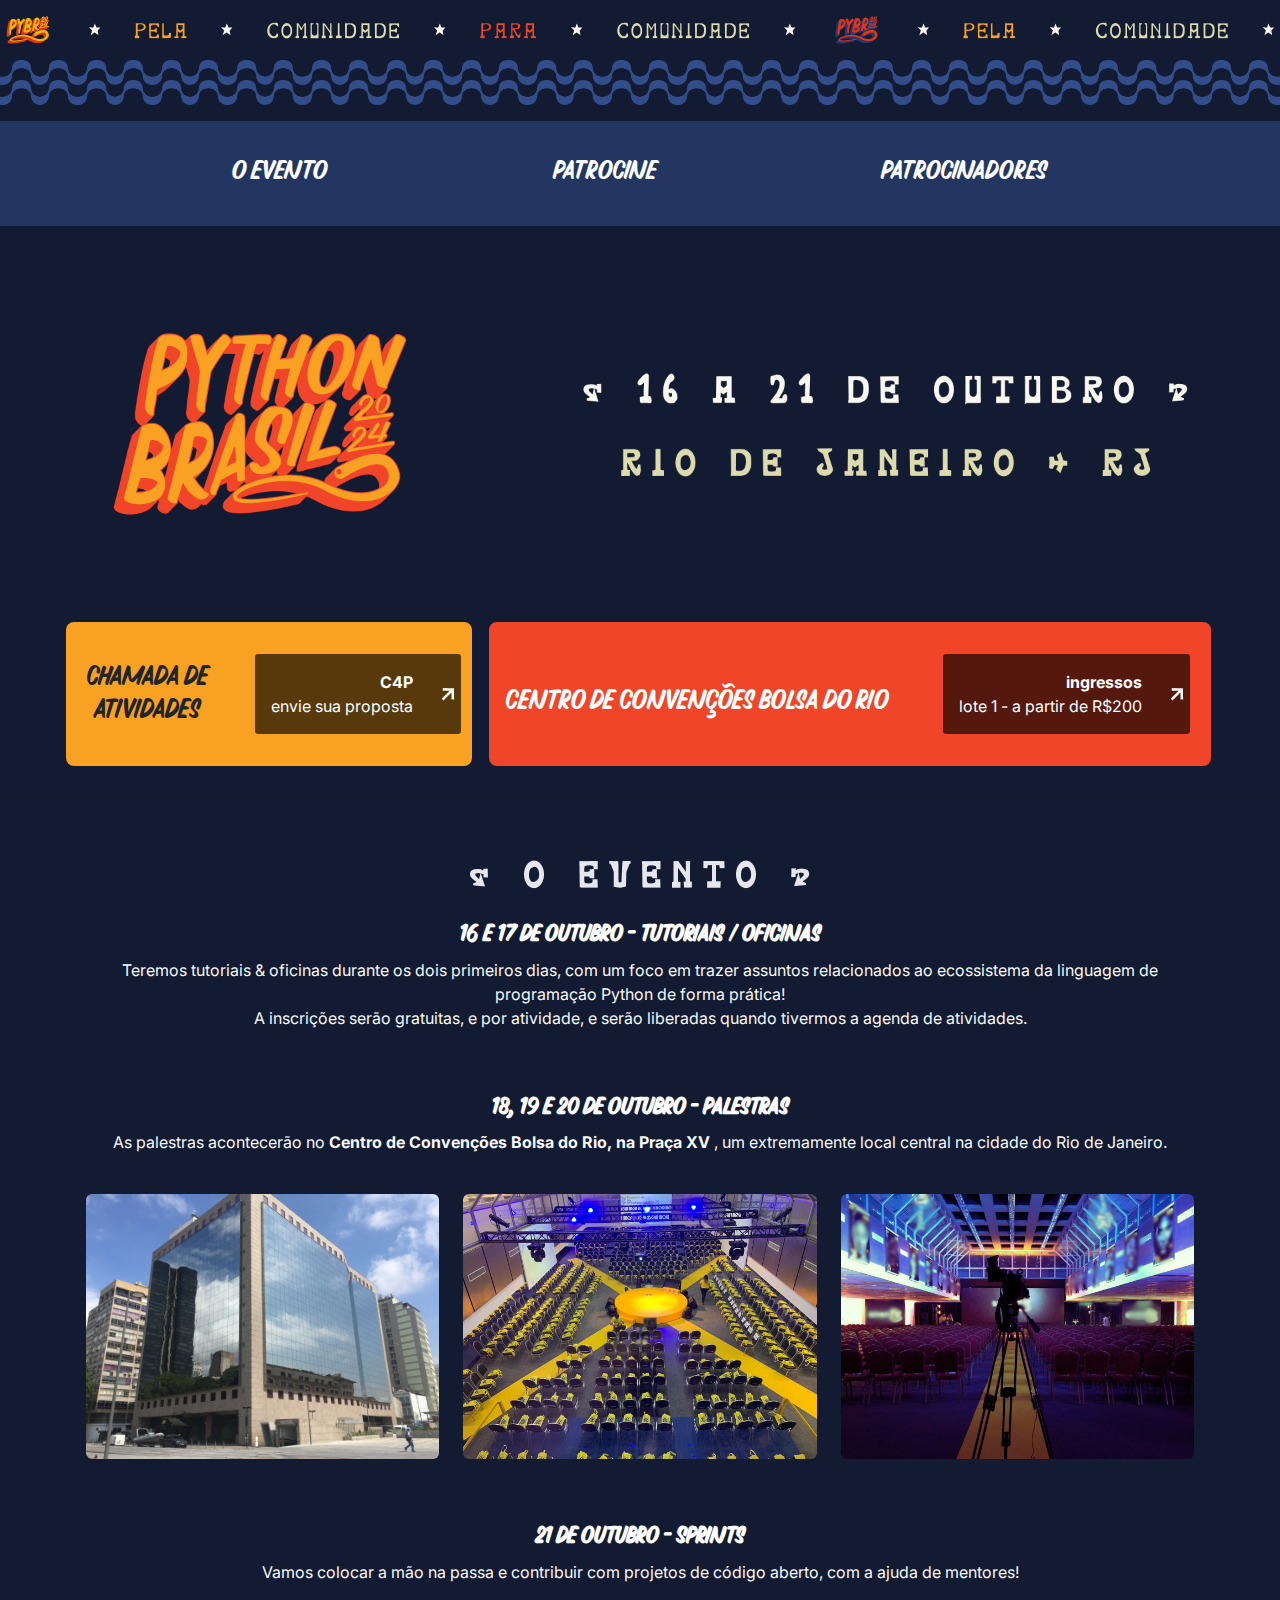
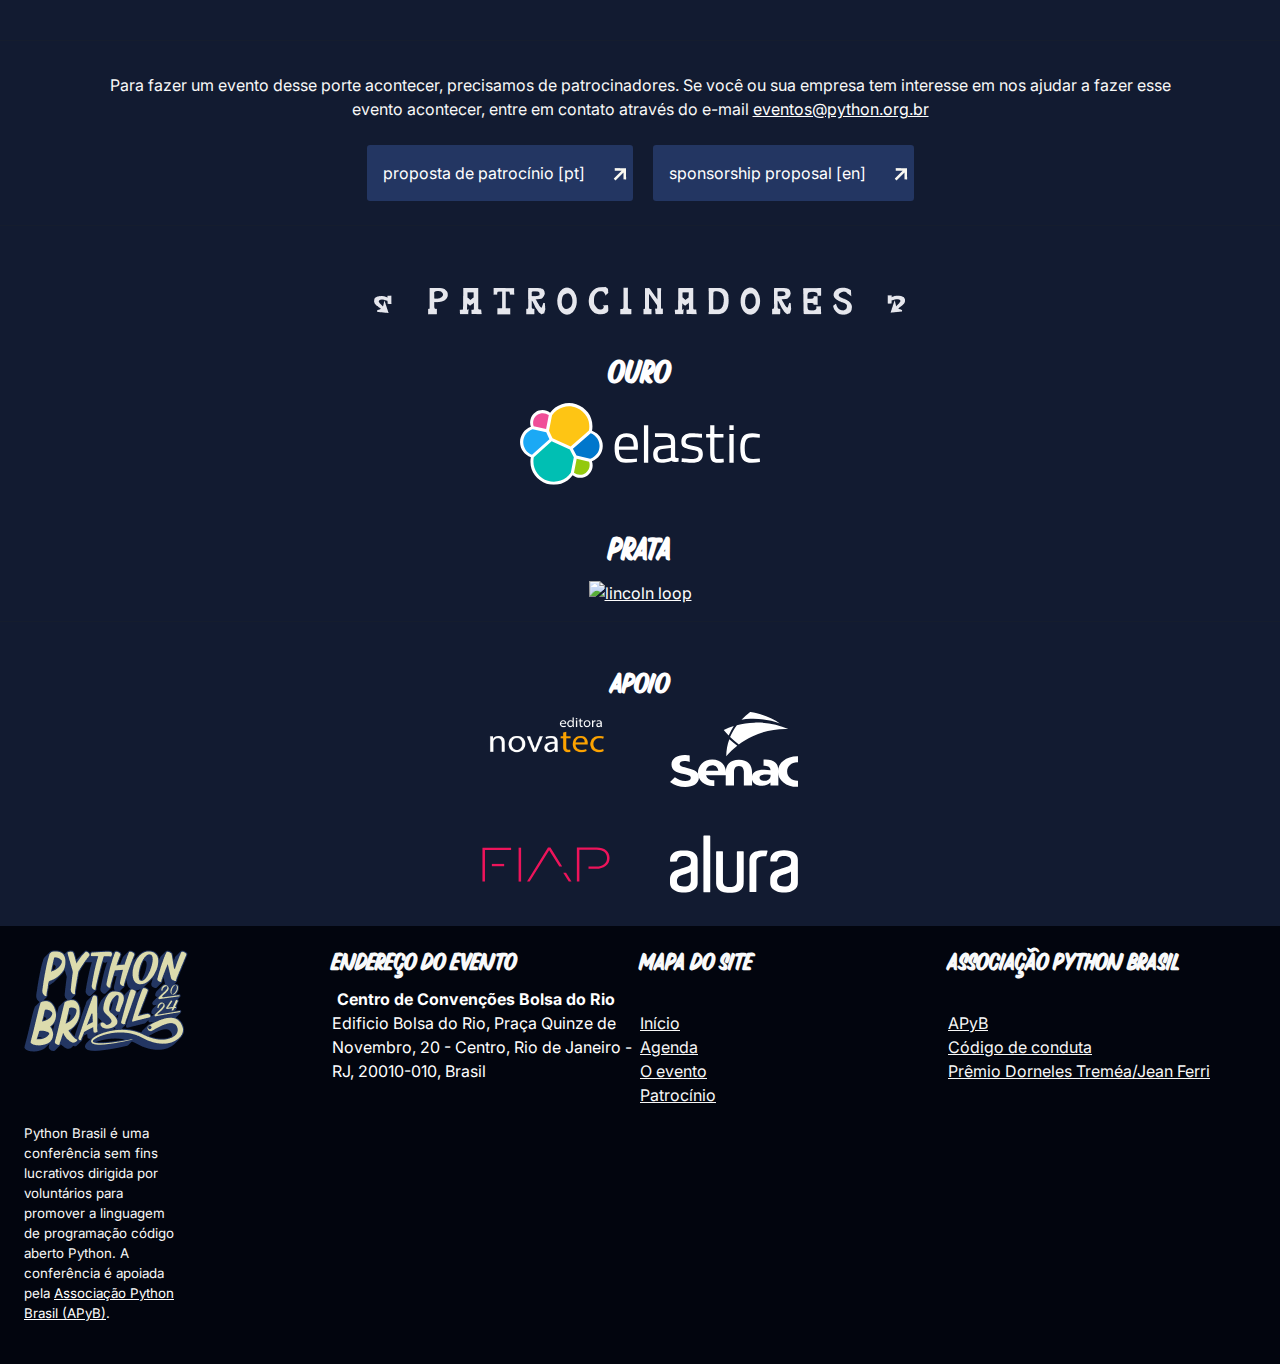
==== commit 896ef1b1: "Publish site on 2024-08-13" ====
--- a/index.html
+++ b/index.html
@@ -69,11 +69,23 @@
       </div>
     </div>
 </nav> -->
-<section id="main">
+<section id="main" class="main">
+
   <section id="top">
   </section>
   <section id="wave">
   </section>
+  <nav id="nav" class="nav flex-lg-row justify-content-evenly p-4">
+    <div class="nav-item">
+      <a class="nav-link" href="#local">O evento</a>
+    </div>
+    <div class="nav-item">
+      <a class="nav-link" href="#patrocinio">Patrocine</a>
+    </div>
+    <div class="nav-item">
+      <a class="nav-link" href="#patrocinadores">Patrocinadores</a>
+    </div>
+  </nav>
   <section id="hero">
     <img src="/theme/images/hero.png" alt="python brasil - 16 a 21 de outubro de 2024  - rio de janeiro/rj" class="img-fluid">
   </section>
@@ -106,19 +118,9 @@
     </div>
   </section>
 </section>
-<nav class="navigation" role="navigation">
-  <a href="#local">O evento</a>
-  <a href="#patrocinio">Patrocine</a>
-  <a href="#patrocinio">Patrocinadores</a>
-</nav>
+
 <hr/>
-<!-- <div>
-  <section id="keynotes">
-    <h1 class="text-center scroll-to"><img class="img-section-title" src=".\theme\images\keynotes.png" alt="Keynotes"/></h1>
-  </section>
-</div> 
-<hr/>
--->
+
 <div>
   <section id="local">
     <h1 class="text-center scroll-to"><img class="img-section-title" src=".\theme\images\evento.png" alt="O evento"/></h1>
@@ -132,9 +134,9 @@
         </p>
       </div>
       <h2>18, 19 e 20 de outubro - Palestras</h2>
-      <div class="row pb-5">
-          <p class="pb-4 text-center">As palestras acontecerão no Centro de Convenções Bolsa do Rio,
-            na Praça XV, um extremamente local central no Rio de Janeiro.</p>
+      <div class="md-row pb-5">
+          <p class="pb-4 text-center">As palestras acontecerão no <strong> Centro de Convenções Bolsa do Rio,
+            na Praça XV </strong>, um extremamente local central na cidade do Rio de Janeiro.</p>
           <div class="row">
             <div class="col-sm-12 col-md-4 mb-3">
               <img src=".\theme\images\frente_local.jpg" class="rounded img-fluid" style="max-width: 100%; height: auto;"
@@ -180,7 +182,7 @@
     </a>
   </div>
   <hr/>
-  <section class="container text-center patrocinadores scroll-to">
+  <section class="container text-center scroll-to">
     <h1 class="text-center"><img class="img-section-title" src=".\theme\images\patrocinadores.png" alt="Patrocinadores"/></h1>
     <!-- <section class="diamante">
       <h2>diamante</h2>
@@ -190,13 +192,16 @@
       <h2>platina</h2>
       <img src="theme/images/patrocinador-placeholder.png" alt="sua empresa aqui (platina)">
       <img src="theme/images/patrocinador-placeholder.png" alt="sua empresa aqui (platina)">
-    </section>
-    <section class="ouro">
-      <h2>ouro</h2>
-      <img src="theme/images/patrocinador-placeholder.png" alt="sua empresa aqui (ouro)">
-      <img src="theme/images/patrocinador-placeholder.png" alt="sua empresa aqui (ouro)">
-    </section> -->
-    <div class="prata">
+    </section>-->
+    <section class="patrocinadores ouro">
+      <h1>ouro</h1>
+      <div class="row">
+        <a href="https://elastic.co" target="_blank">
+          <img src="/theme/images/logo-elastic-horizontal-color-reverse.svg" alt="elastic">
+        </a>
+      </div>
+    </section> 
+    <div class="patrocinadores prata">
       <h1>prata</h1>
       <div class="row">
         <a href="https://lincolnloop.com" target="_blank">
@@ -207,7 +212,7 @@
   </section>
   <hr/>
   <section class="container text-center support scroll-to">
-    <h1>Apoio</h1>
+    <h3>Apoio</h3>
     <div class="row justify-content-center">
       <div class="col-md-2">
         <a href="https://lincolnloop.com" target="_blank">
@@ -237,7 +242,7 @@
 </section>
 <footer class="footer">
   <div class="footer__social">
-    <img src="/theme/images/logo-ly.png" alt="logo do evento python brasil 2024" class="logo">
+    <img src="/theme/images/logo-ly.png" alt="logo do evento python brasil 2024" class="footer__logo">
     <ul class="footer__social-list">
       <li class="list-group-item">
         <a href="https://twitter.com/pythonbrasil" target="_blank">
@@ -280,57 +285,60 @@
         </a>
       </li>
     </ul>
+    <p class="footer__desc">
+      Python Brasil é uma conferência sem fins lucrativos dirigida por voluntários para promover a linguagem de
+      programação código aberto Python.
+      A conferência é apoiada pela <a class="link-apyb" href="http://apyb.python.org.br">Associação Python Brasil (APyB)</a>.
+    </p>
   </div>
   <div class="footer__address">
     <h2 class="text-light">Endereço do evento</h2>
-    <address>
+    <address class="footer__address__location">
       <span>
-        <i class="fa-solid fa-location-dot"></i> Centro de Convenções Bolsa do Rio
+        <i class="fa-solid fa-location-dot"></i> <b> Centro de Convenções Bolsa do Rio</b> <br>
       </span>
       Edificio Bolsa do Rio, Praça Quinze de Novembro, 20 -
       Centro, Rio de Janeiro - RJ, 20010-010, Brasil
     </address>
   </div>
-  <div class="footer__sitemap">
-    <h2 class="text-light pb-4">Mapa do site</h2>
-    <ul class="footer__sitemap-list">
-      <li>
-        <a href="#" class="footer__link">Início</a>
-      </li>
-      <li>
-        <a href="#agenda" class="footer__link">Agenda</a>
-      </li>
-      <li>
-        <a href="#local" class="footer__link">
-          O evento
-        </a>
-      </li>
-      <li>
-        <a href="#patrocinio" class="footer__link">
-          Patrocínio
-        </a>
-      </li>
-    </ul>
-  </div>
-  <ul class="footer__links full-bled">
+
+
+<div class="footer__sitemap">
+  <h2 class="text-light pb-4">Mapa do site</h2>
+  <ul class="footer__sitemap-list">
     <li>
-      <a href="http://python.org.br/" class="footer__link">APyB</a>
+      <a href="#" class="footer__link">Início</a>
     </li>
     <li>
-      <a href="http://python.org.br/cdc/" class="footer__link"> Código de conduta </a>
+      <a href="#agenda" class="footer__link">Agenda</a>
     </li>
     <li>
-      <a href="http://python.org.br/premio-dorneles-tremea-jean-ferri" class="footer__link">
-        Prêmio Dorneles Tremea/Jean Ferri
+      <a href="#local" class="footer__link">
+        O evento
+      </a>
+    </li>
+    <li>
+      <a href="#patrocinio" class="footer__link">
+        Patrocínio
       </a>
     </li>
   </ul>
-  </div>
-  <p class="footer__desc full-bled">
-    Python Brasil é uma conferência sem fins lucrativos dirigida por voluntários para promover a linguagem de
-    programação Python de código aberto.
-    A conferência é apoiado pela Associação Python Brasil (APyB).
-  </p>
+</div>
+<ul class="footer__links full-bled">
+  <h2 class="text-light pb-4">Associação Python Brasil</h2>
+  <li>
+    <a href="http://python.org.br/" class="footer__link">APyB</a>
+  </li>
+  <li>
+    <a href="http://python.org.br/cdc/" class="footer__link"> Código de conduta </a>
+  </li>
+  <li>
+    <a href="http://python.org.br/premio-dorneles-tremea-jean-ferri" class="footer__link">
+      Prêmio Dorneles Treméa/Jean Ferri
+    </a>
+  </li>
+</ul>
+</div>
 </footer>
     <script src="/theme/js/bootstrap.bundle.min.js"></script>
     <script src="/theme/js/konami.js"></script>
--- a/theme/css/style.css
+++ b/theme/css/style.css
@@ -1,4 +1,21 @@
+:root {
+  --primary-paragraph-color: #12152d;
+  --accent-primary-color: #f8a123;
+  --accent-secondary-color: #f14529;
+  --background-color: #121b31;
+  --background-color-light: #233662;
+  --background-color-dark: #02050e;
+  --text-color: #fff;
+  --text-color-light: #f8f8f8;
+  --text-color-dark: #12152d;
+  --text-color-accent: #f8a123;
+}
+
+/* CSS Reset */
 * {
+  box-sizing: border-box;
+  margin: 0;
+  padding: 0;
   box-sizing: border-box;
   margin: 0;
   padding: 0;
@@ -26,12 +43,11 @@
   font-family: "Inter", sans-serif;
   font-weight: 400;
   display: block;
-  color: white;
 }
 
 #lighter-section {
-  background-color: #f8a123;
-  padding: 1m;
+  background-color: var(--accent-primary-color);
+  padding: 1rem;
   font-size: 1.2rem;
   font-weight: 400;
   line-height: 1.75rem;
@@ -120,7 +136,7 @@
 }
 
 #patrocinio .ouro img {
-  width: 10em;
+  width: 15em;
 }
 
 #patrocinio .prata img {
@@ -135,11 +151,18 @@
   color: #fff;
 }
 
-#sobre {
+#sobre,
+#footer {
   font-family: "Inter", sans-serif;
 }
 
-#sobre:is(h1, h2, h3) {
+#sobre h1,
+#sobre h2,
+#sobre h3,
+#footer h1,
+#footer h2,
+#footer h3 {
+  font-family: "Inter", sans-serif;
   text-transform: uppercase;
 }
 
@@ -148,6 +171,9 @@
 #patrocinio a:active,
 #patrocinio a:hover {
   color: white;
+}
+#patrocinio h2 {
+  margin-top: 2em;
 }
 
 #sobre p {
@@ -175,80 +201,41 @@
   padding-right: 1rem;
   width: 100%;
 }
-
+p {
+  color: var(--text-color-light);
+}
 .footer {
-  --padding: 16px;
-  --min-width: calc(320px - (var(--padding) * 2));
-  --column-max: auto-fit;
   display: grid;
-  grid-template-columns: repeat(
-    var(--column-max),
-    minmax(var(--min-width), 1fr)
-  );
-  gap: 2rem;
-  margin-top: 40px;
-  margin-inline: auto;
-  padding: 70px var(--padding);
+  padding: 1.5rem;
   background-color: #02050e;
-  @media (min-width: 1255px) {
-    --column-max: 3;
-    --padding: 70px;
+  grid-template-columns: repeat(4, 1fr);
+}
+
+.footer__desc {
+  color: var(--text-color-light);
+  max-width: 50%;
+}
+
+.footer__social-list {
+  display: grid;
+  grid-template-columns: repeat(4, 1fr);
+}
+
+.footer__logo {
+  padding-bottom: 0.5rem;
+}
+.footer__desc {
+  font-size: smaller;
+  text-align: start;
+}
+
+@media (max-width: 768px) {
+  .footer {
+    display: flex;
+    flex-direction: column;
+    gap: 1rem;
+    padding: 1rem;
   }
-}
-
-.footer__social {
-  display: grid;
-  gap: 1rem;
-  @media (max-width: 440px) {
-    justify-items: center;
-  }
-}
-
-.footer__social-list {
-  display: flex;
-  flex-wrap: wrap;
-  gap: 24px var(--gap, 24px);
-  padding-left: 0px;
-  @media (max-width: 626px) {
-    --gap: 32px;
-    justify-content: center;
-  }
-}
-
-.footer__address {
-  display: grid;
-  grid-auto-rows: max-content;
-  gap: 0.5rem;
-}
-
-.footer__address address {
-  display: grid;
-}
-
-.footer__sitemap-list {
-  display: grid;
-  gap: 0.5rem;
-}
-
-.footer__links {
-  display: flex;
-  flex-wrap: wrap;
-  justify-content: center;
-  align-items: center;
-  gap: 1rem;
-  padding: 1rem;
-  margin: 0;
-  @media (max-width: 568px) {
-    justify-content: space-between;
-  }
-}
-
-.footer__desc {
-  text-align: center;
-}
-
-.full-bled {
-  grid-column: 1 / -1;
 }
 
 .sticky {
@@ -259,7 +246,7 @@
   right: 0;
   width: 100vw;
   box-sizing: border-box;
-  background-color: #12152d;
+  background-color: var(--primary-paragraph-color);
   transition: all 0.5s;
 }
 
@@ -318,66 +305,79 @@
 }
 
 #actions div div.left {
-  background: #f8a123;
+  background: var(--accent-primary-color);
   border-radius: 0.5em;
   height: max-content;
-  color: #000;
 }
 
 #actions div div.right {
-  background: #f14529;
+  background: var(--accent-secondary-color);
   border-radius: 0.5em;
-  color: #fff;
+  color: var(--text-color);
   height: max-content;
+}
+
+.patrocinadores {
+  margin-top: 3em;
 }
 
 #patrocinio {
   margin-top: 0;
 }
 
-#patrocinio hr {
-  margin-top: 5em;
+#patrocinio section {
+  margin-top: 2em;
 }
 
 #patrocinio {
-  background-color: #121b31;
+  background-color: var(--background-color);
   padding-bottom: 2em;
 }
 
 #patrocinio .btn.btn-primary {
-  background-color: #233662;
-  border: #121b31;
+  background-color: var(--background-color-light);
+  border: var(--background-color);
 }
 
 #patrocinio .btn.btn-primary:hover,
 #patrocinio .btn.btn-primary:active,
 #patrocinio .btn.btn-primary:visited {
   margin: 0.5rem;
-  background-color: #233662;
-  border: #121b31;
-}
-
-.navigation {
-  width: fit-content;
-  display: flex;
-  gap: 2rem;
+  background-color: var(--background-color-light);
+  border: var(--background-color);
+}
+
+.nav {
+  margin: 1rem 0;
   padding-bottom: 2em;
-  margin-inline: auto;
-  margin-block-start: 1rem;
   font-family: "Shinkoya", sans-serif;
   font-size: 1.7rem;
-  @media (max-width: 450px) {
-    flex-direction: column;
-  }
-}
-
-.navigation a {
-  text-align: center;
-}
-
-.img-section-title {
-  max-height: 40px;
-  max-width: 100%;
-  margin-bottom: 2em;
-  object-fit: contain;
-}
+  background-color: var(--background-color-light);
+}
+
+.nav-link,
+.footer__address__location {
+  color: white;
+}
+
+.link-apyb {
+  color: white;
+}
+
+.footer__link {
+  /* text-decoration: none; */
+  color: var(--text-color-light);
+  margin-bottom: 1rem;
+}
+
+.nav a:active,
+.nav-link:focus {
+  color: var(--accent-primary-color);
+  box-shadow: var(--accent-primary-color);
+}
+.nav-link:hover {
+  color: var(--accent-primary-color);
+  border: 2px solid var(--accent-primary-color);
+  border-radius: 8px;
+  transition: ease-in 0.2;
+}
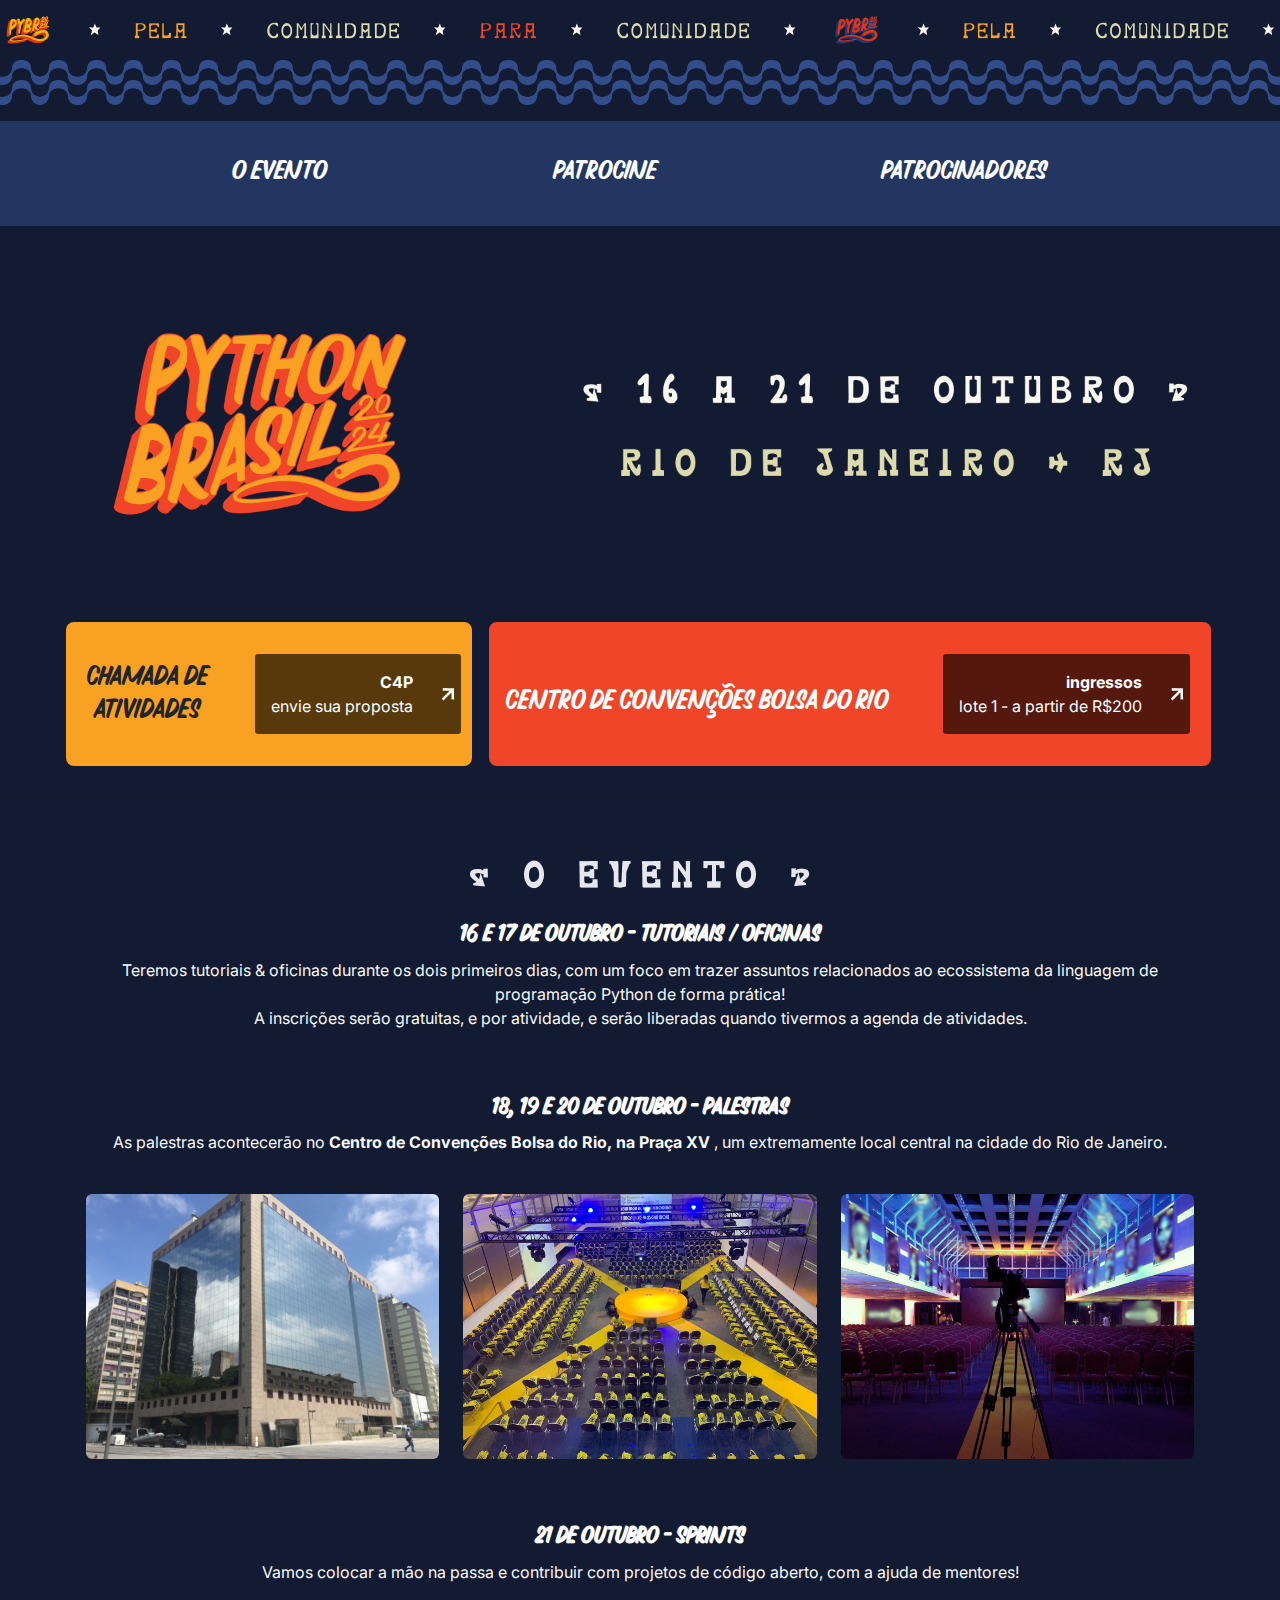
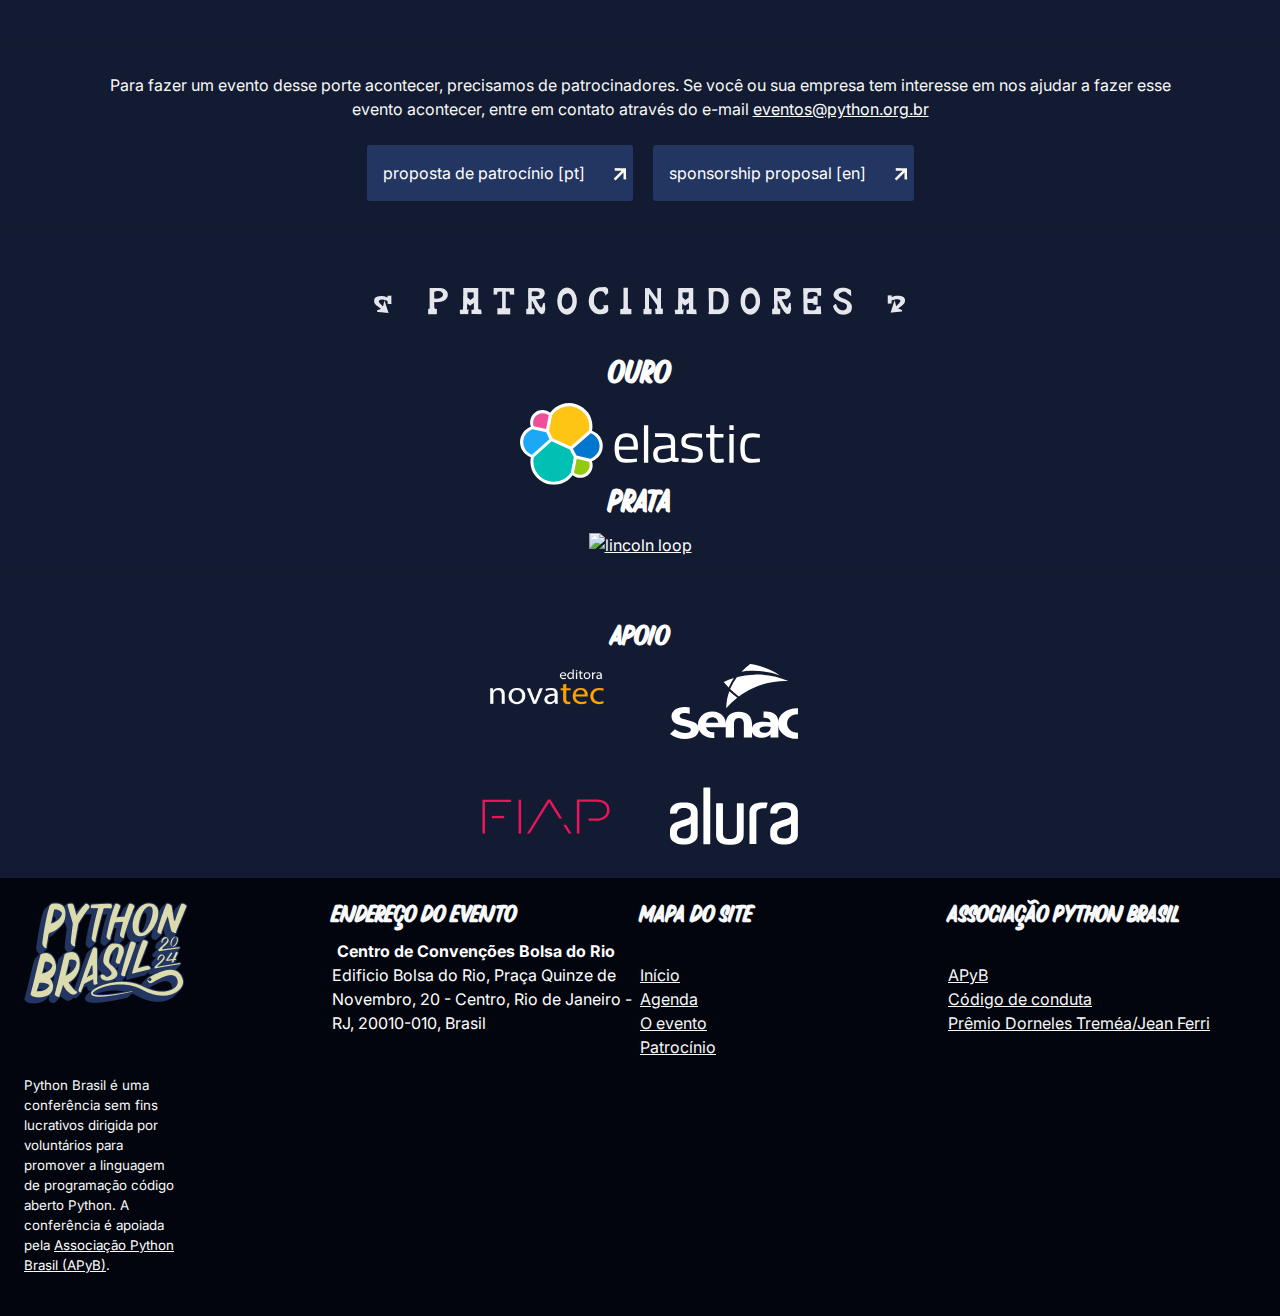
==== commit ae940b8c: "Publish site on 2024-08-13" ====
--- a/index.html
+++ b/index.html
@@ -83,7 +83,7 @@
       <a class="nav-link" href="#patrocinio">Patrocine</a>
     </div>
     <div class="nav-item">
-      <a class="nav-link" href="#patrocinadores">Patrocinadores</a>
+      <a class="nav-link" href="#patrocinio">Patrocinadores</a>
     </div>
   </nav>
   <section id="hero">
@@ -193,7 +193,7 @@
       <img src="theme/images/patrocinador-placeholder.png" alt="sua empresa aqui (platina)">
       <img src="theme/images/patrocinador-placeholder.png" alt="sua empresa aqui (platina)">
     </section>-->
-    <section class="patrocinadores ouro">
+    <section class="ouro">
       <h1>ouro</h1>
       <div class="row">
         <a href="https://elastic.co" target="_blank">
@@ -201,7 +201,7 @@
         </a>
       </div>
     </section> 
-    <div class="patrocinadores prata">
+    <div class="prata">
       <h1>prata</h1>
       <div class="row">
         <a href="https://lincolnloop.com" target="_blank">
--- a/theme/css/style.css
+++ b/theme/css/style.css
@@ -317,7 +317,7 @@
   height: max-content;
 }
 
-.patrocinadores {
+#ouro, #diamante, #prata {
   margin-top: 3em;
 }
 
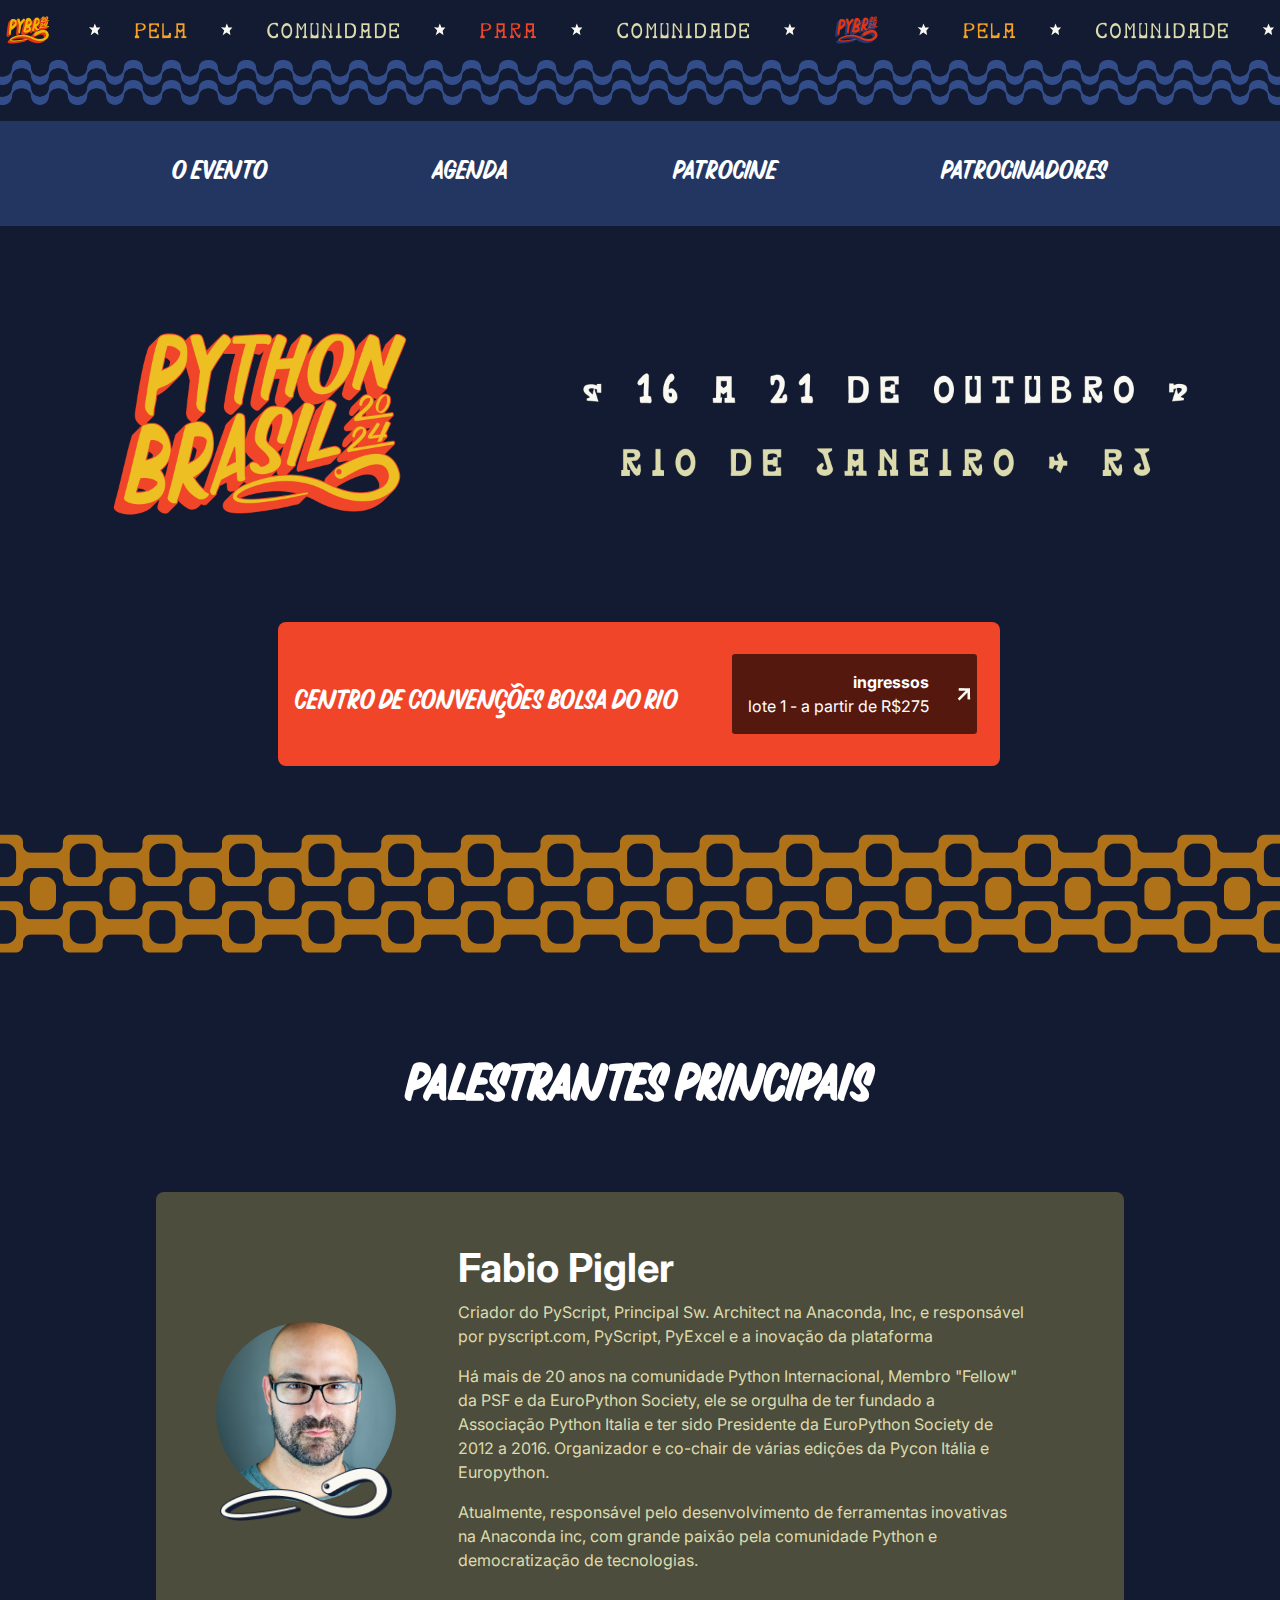
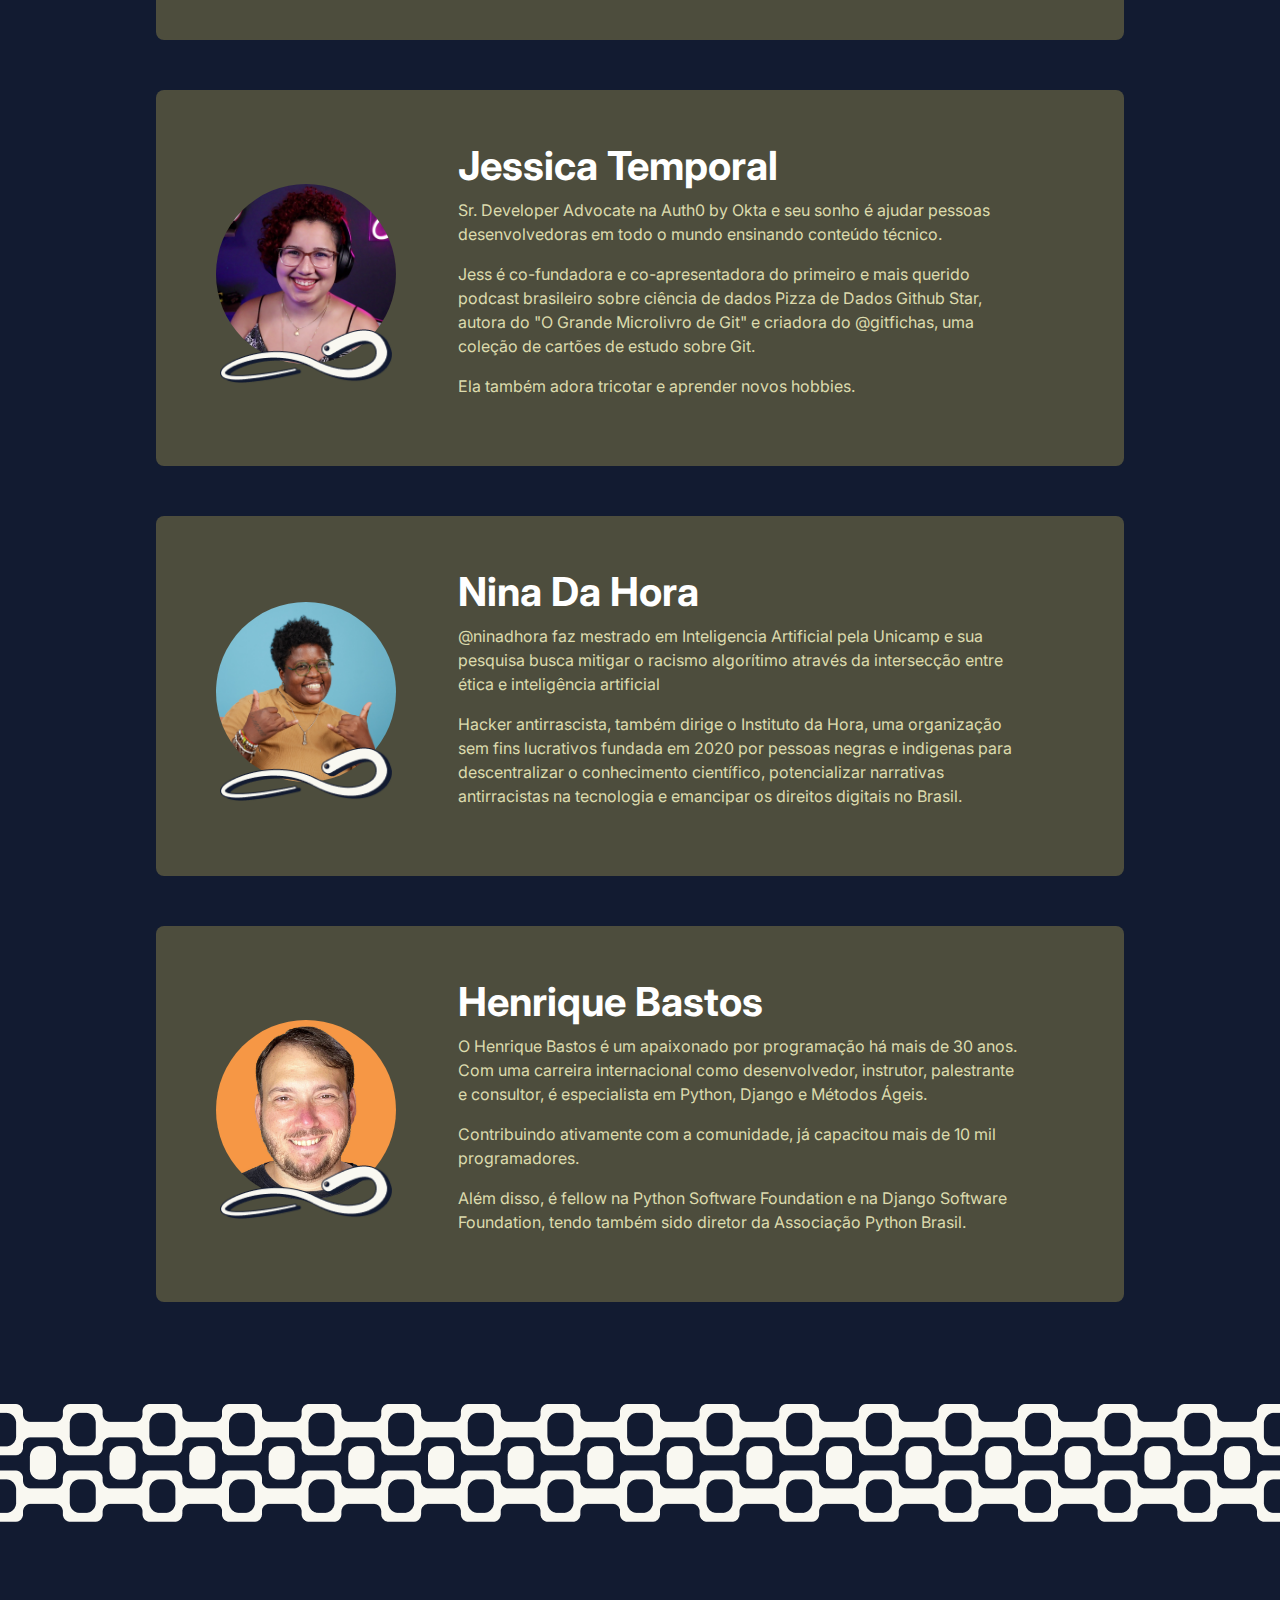
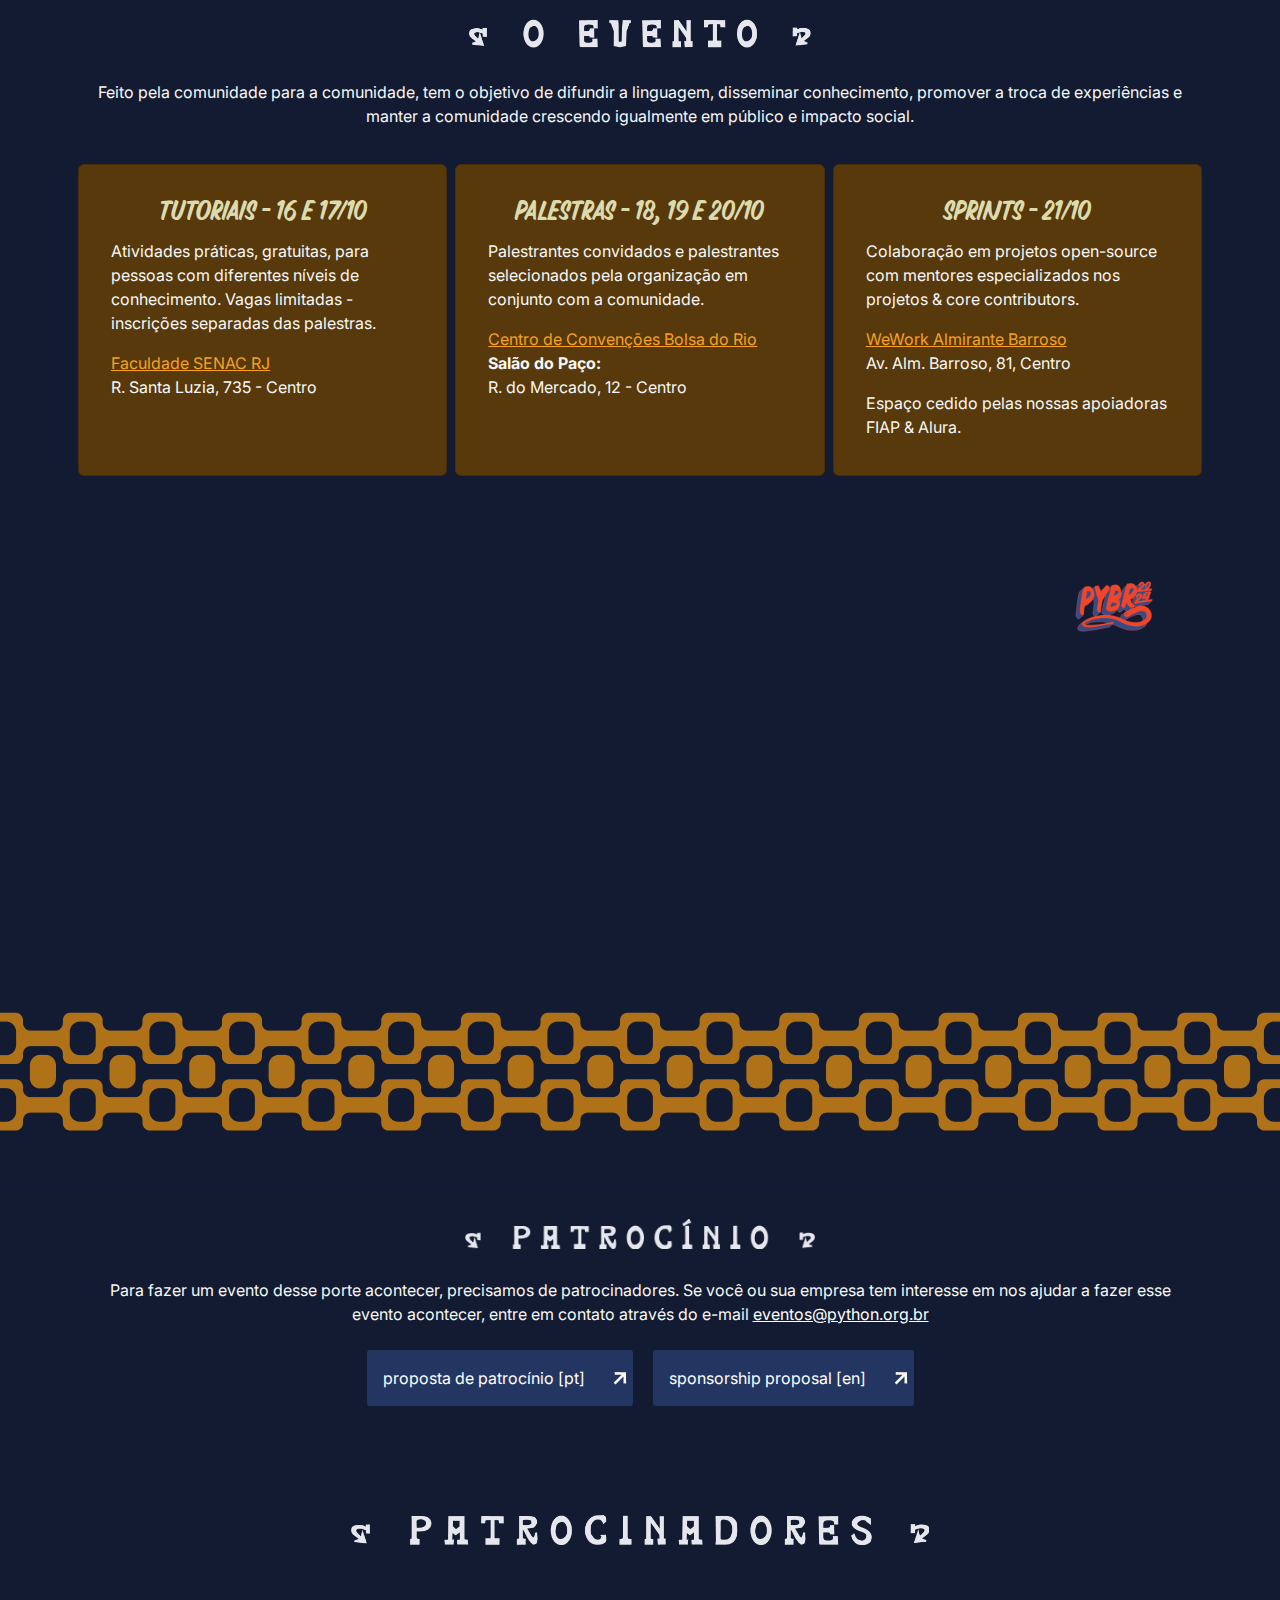
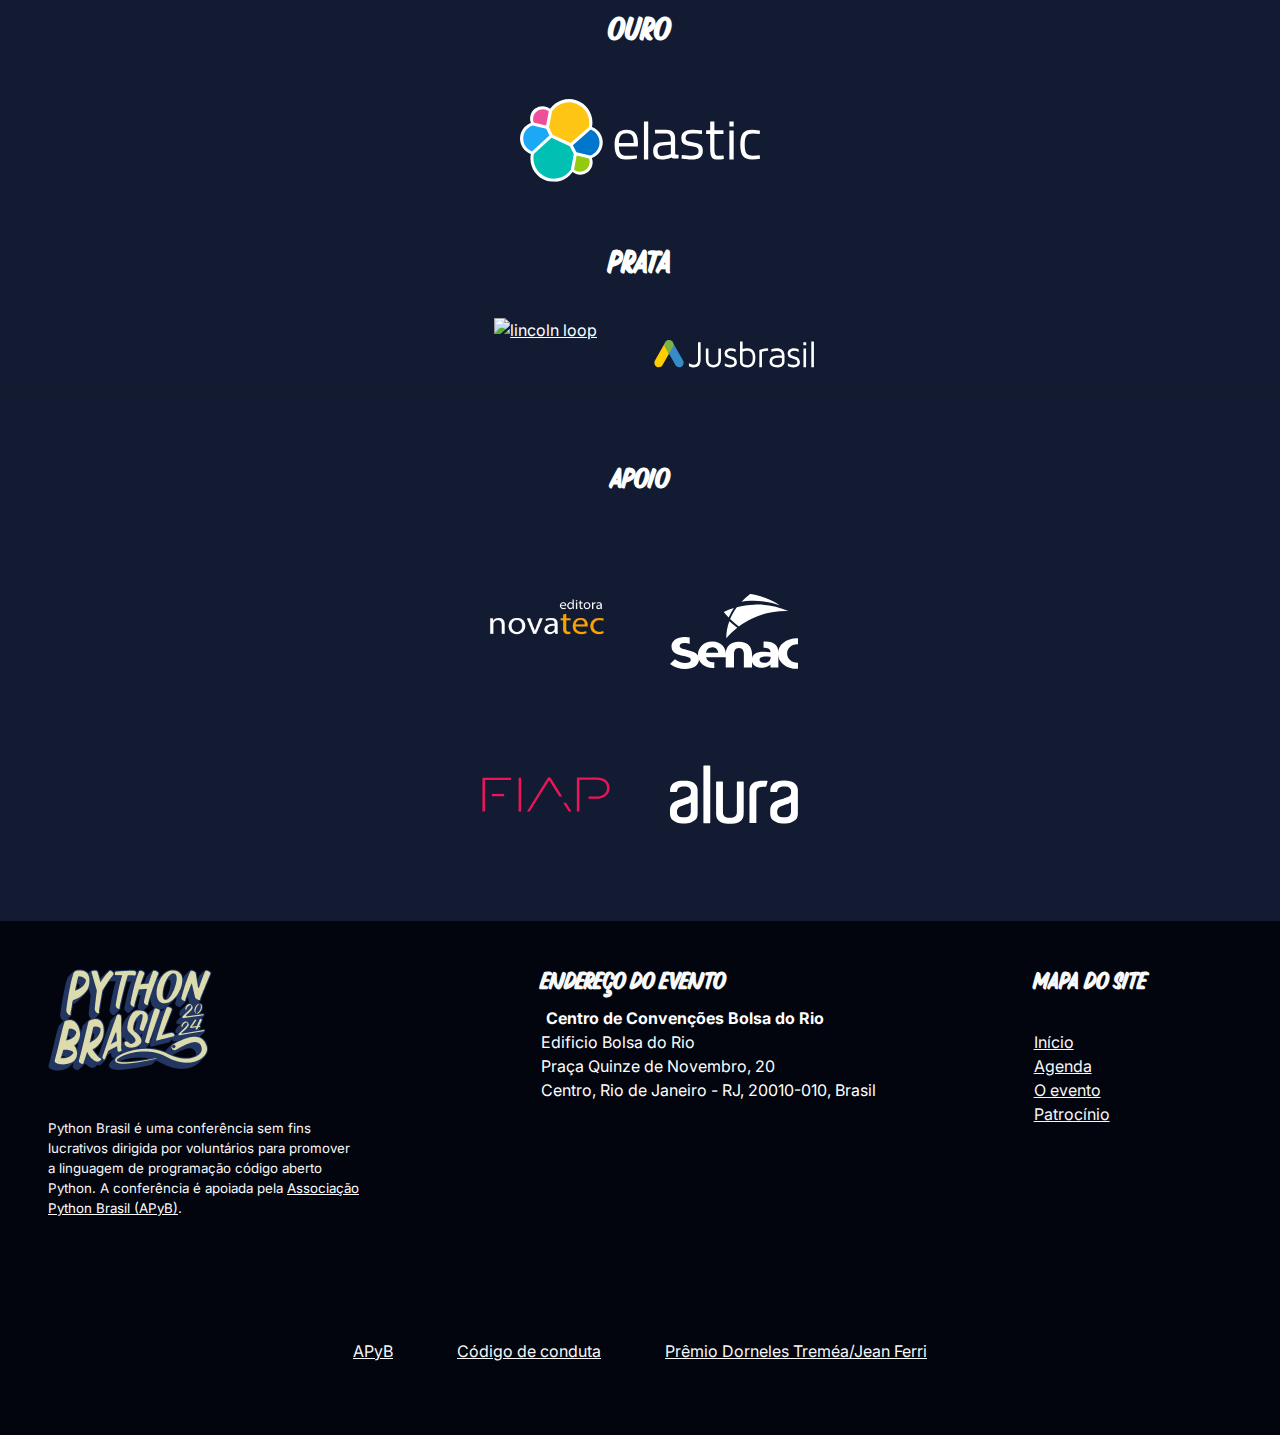
==== commit c93e73a1: "Publish site on 2024-10-05" ====
--- a/index.html
+++ b/index.html
@@ -26,11 +26,11 @@
     *
     */
     -->
-    <link rel="stylesheet" type="text/css" href="/theme/css/shinkoya.css">
-    
+    <link rel="stylesheet" type="text/css" href="./theme/css/shinkoya.css">
+    <link rel="stylesheet" type="text/css" href="./theme/css/gentileza.css">
     <!--- Estilos -->
-    <link href="/theme/css/bootstrap.min.css" rel="stylesheet">
-    <link href="/theme/css/style.css" rel="stylesheet">
+    <link href="./theme/css/bootstrap.min.css" rel="stylesheet">
+    <link href="./theme/css/style.css" rel="stylesheet">
     <!-- Google tag (gtag.js) -->
     <script async src="https://www.googletagmanager.com/gtag/js?id=G-PK51HXNJG6"></script>
     <script>
@@ -80,6 +80,9 @@
       <a class="nav-link" href="#local">O evento</a>
     </div>
     <div class="nav-item">
+      <a class="nav-link" href="https://talks.python.org.br/pythonbrasil-2024/schedule/">Agenda</a>
+    </div>
+    <div class="nav-item">
       <a class="nav-link" href="#patrocinio">Patrocine</a>
     </div>
     <div class="nav-item">
@@ -87,22 +90,10 @@
     </div>
   </nav>
   <section id="hero">
-    <img src="/theme/images/hero.png" alt="python brasil - 16 a 21 de outubro de 2024  - rio de janeiro/rj" class="img-fluid">
+    <img src="./theme/images/hero.png" alt="python brasil - 16 a 21 de outubro de 2024  - rio de janeiro/rj" class="img-fluid">
   </section>
   <section id="actions">
     <div class="row justify-content-center">
-      <div class="col-md-4">
-          <div class="left">
-              <div class="row text-center">
-                <div class="col-lg-5 col-md-12 pt-lg-4">
-                  <p class="h3">chamada de atividades</p>
-                </div>
-                <div class="col-lg-7 col-md-12">
-                  <a href="https://talks.python.org.br/pythonbrasil-2024" target="blank"> <btn class="btn btn-primary"><b>C4P</b><br/>envie sua proposta</btn></a>
-                </div>
-              </div>
-          </div>
-      </div>
       <div class="col-md-7">
           <div class="right">
             <div class="row text-center">
@@ -110,7 +101,7 @@
                 <p class="h3">centro de convenções bolsa do rio</p>
               </div>
               <div class="col-lg-5 col-md-12">
-                <a href="https://pybr2024.eventbrite.com/" target="blank"><btn class="btn btn-secondary"><b>ingressos</b><br/>lote 1 - a partir de R$200</btn></a>
+                <a href="https://pybr2024.eventbrite.com/" target="blank"><btn class="btn btn-secondary"><b>ingressos</b><br/>lote 1 - a partir de R$275</btn></a>
               </div>
             </div>
           </div>
@@ -118,51 +109,155 @@
     </div>
   </section>
 </section>
-
-<hr/>
-
+<div class="wave-section-divider orange"></div>
+
+<section id="keynotes" class="keynotes-section">
+  <h1 class="text-center scroll-to palestrantes">Palestrantes Principais</h1>
+  <div class="container">
+    <div class="keynotes">
+
+      <div class="keynotes-card">
+
+        <div class="keynotes-profile">
+          <img src=".\theme\images\fabio.jpg" class="profile-picture"></img>
+          <img src=".\theme\images\python.png"></img>
+          <div class="keynote-social">
+            <a href="https://www.linkedin.com/in/fabiopliger/" target=_blank>
+              <i class="fa-brands fa-linkedin fa-2x" alt="ícone linkedin" height="20px"></i>
+            </a>
+          </div>
+        </div>
+        
+        <div class="keynotes-description">
+          <h3>Fabio Pigler</h3>
+          <p>Criador do PyScript, Principal Sw. Architect na Anaconda, Inc, e responsável por pyscript.com, PyScript, PyExcel e a inovação da plataforma</p>
+          <p>Há mais de 20 anos na comunidade Python Internacional, Membro "Fellow" da PSF e da EuroPython Society, ele se orgulha de ter fundado a Associação Python Italia e ter sido Presidente da EuroPython Society de 2012 a 2016. Organizador e co-chair de várias edições da Pycon Itália e Europython.</p>
+          <p>Atualmente, responsável pelo desenvolvimento de ferramentas inovativas na Anaconda inc, com grande paixão pela comunidade Python e democratização de tecnologias.</p>
+
+        </div>
+      </div>
+
+      <div class="keynotes-card">
+
+        <div class="keynotes-profile">
+          <img src=".\theme\images\jessica.png" class="profile-picture"></img>
+          <img src=".\theme\images\python.png"></img>
+          <div class="keynote-social">
+            <a href="https://www.linkedin.com/in/jessicatemporal/" target=_blank>
+              <i class="fa-brands fa-linkedin fa-2x" alt="ícone linkedin" height="20px"></i>
+            </a>
+          </div>
+        </div>
+        
+        <div class="keynotes-description">
+          <h3>Jessica Temporal</h3>
+          <p>Sr. Developer Advocate na Auth0 by Okta e seu sonho é ajudar pessoas desenvolvedoras em todo o mundo ensinando conteúdo técnico. </p>
+          <p>Jess é co-fundadora e co-apresentadora do primeiro e mais querido podcast brasileiro sobre ciência de dados Pizza de Dados Github Star, autora do "O Grande Microlivro de Git" e criadora do @gitfichas, uma coleção de cartões de estudo sobre Git.</p>
+          <p>Ela também adora tricotar e aprender novos hobbies.</p>
+        </div>
+      </div>
+
+      <div class="keynotes-card">
+
+        <div class="keynotes-profile">
+          <img src=".\theme\images\nina.jpg" class="profile-picture"></img>
+          <img src=".\theme\images\python.png"></img>
+          <div class="keynote-social">
+            <a href="https://www.linkedin.com/in/ninadahora/" target=_blank>
+              <i class="fa-brands fa-linkedin fa-2x" alt="ícone linkedin" height="20px"></i>
+            </a>
+          </div>
+        </div>
+        
+        <div class="keynotes-description">
+          <h3>Nina Da Hora</h3>
+          <p>@ninadhora faz mestrado em Inteligencia Artificial pela Unicamp e sua pesquisa busca mitigar o racismo algorítimo através da intersecção entre ética e inteligência artificial</p>
+          <p>Hacker antirrascista, também dirige o Instituto da Hora, uma organização sem fins lucrativos fundada em 2020 por pessoas negras e indigenas para descentralizar o conhecimento científico, potencializar narrativas antirracistas na tecnologia e emancipar os direitos digitais no Brasil.</p>
+        </div>
+      </div>
+
+      <div class="keynotes-card">
+
+        <div class="keynotes-profile">
+          <img src=".\theme\images\henrique.jpg" class="profile-picture"></img>
+          <img src=".\theme\images\python.png"></img>
+          <div class="keynote-social">
+            <a href="https://www.linkedin.com/in/henriquebastos/" target=_blank>
+              <i class="fa-brands fa-linkedin fa-2x" alt="ícone linkedin" height="20px"></i>
+            </a>
+          </div>
+        </div>
+        
+        <div class="keynotes-description">
+          <h3>Henrique Bastos</h3>
+          <p>O Henrique Bastos é um apaixonado por programação há mais de 30 anos. Com uma carreira internacional como desenvolvedor, instrutor, palestrante e consultor, é especialista em Python, Django e Métodos Ágeis.</p>
+          <p>Contribuindo ativamente com a comunidade, já capacitou mais de 10 mil programadores.</p>
+          <p>Além disso, é fellow na Python Software Foundation e na Django Software Foundation, tendo também sido diretor da Associação Python Brasil.</p>
+        </div>
+      </div>
+
+    </div>
+  </div>
+</section>
+
+<div class="wave-section-divider"></div>
 <div>
   <section id="local">
     <h1 class="text-center scroll-to"><img class="img-section-title" src=".\theme\images\evento.png" alt="O evento"/></h1>
     <div class="container text-center">
-      <h2>16 e 17 de outubro - Tutoriais / Oficinas</h2>
-      <div class="row pb-5">
-        <p>
-          Teremos tutoriais & oficinas durante os dois primeiros dias, com um foco em trazer assuntos relacionados ao ecossistema da linguagem de programação Python de forma prática!
-          <br/>
-          A inscrições serão gratuitas, e por atividade, e serão liberadas quando tivermos a agenda de atividades.
-        </p>
-      </div>
-      <h2>18, 19 e 20 de outubro - Palestras</h2>
-      <div class="md-row pb-5">
-          <p class="pb-4 text-center">As palestras acontecerão no <strong> Centro de Convenções Bolsa do Rio,
-            na Praça XV </strong>, um extremamente local central na cidade do Rio de Janeiro.</p>
-          <div class="row">
-            <div class="col-sm-12 col-md-4 mb-3">
-              <img src=".\theme\images\frente_local.jpg" class="rounded img-fluid" style="max-width: 100%; height: auto;"
-                alt="">
-            </div>
-            <div class="col-sm-12 col-md-4 mb-3">
-              <img src=".\theme\images\local_evento.jpg" class="rounded img-fluid" style="max-width: 100%; height: auto;"
-                alt="">
-            </div>
-            <div class="col-sm-12 col-md-4 mb-3">
-              <img src=".\theme\images\local_evento_dois.jpg" class="rounded img-fluid"
-                style="max-width: 100%; height: auto;" alt="">
-          </div>
-        </div>
-      </div>
-      <h2>21 de outubro - Sprints</h2>
-      <div class="row">
-        <p class="pb-4">Vamos colocar a mão na passa e contribuir com projetos de código aberto, com a ajuda de mentores!</p>
-      </div>
-    </div>
-    <!-- <div class="container pt-5">
-      <iframe style="pointer-events:none;" src="https://www.google.com/maps/d/u/0/embed?mid=1DzHnt_l2jHAyctgrlerlSgvEFDPNfvc&ehbc=2E312F&noprof=1"
-        width="100%" height="500"></iframe>
-    </div> -->
-  </section>
-
+        <p>Feito pela comunidade para a comunidade, tem o objetivo de difundir a linguagem, disseminar conhecimento, promover a troca de experiências e manter a comunidade crescendo igualmente em público e impacto social.</p>
+    </div>
+    <div class="container">
+      <div class="row  d-flex flex-wrap">
+        <div class="card col-md-3 flex-fill m-1">
+          <h3>tutoriais - 16 e 17/10</h3>
+          <p>Atividades práticas, gratuitas, para pessoas com diferentes níveis de conhecimento. Vagas limitadas - inscrições separadas das palestras.</p>
+          <p>
+            <a href="https://maps.app.goo.gl/Q13J8coLjCbuba6r8" target="_blank">Faculdade SENAC RJ</a>
+            <br/>
+            R. Santa Luzia, 735 - Centro
+          </p>
+        </div>
+        <div class="card col-md-3 flex-fill m-1">
+          <h3>palestras - 18, 19 e 20/10</h3>
+          <p>Palestrantes convidados e palestrantes selecionados pela organização em conjunto com a comunidade.</p>
+          <p>
+            <a href="https://maps.app.goo.gl/qBX6vFPuYq48DkDEA" target="_blank">Centro de Convenções Bolsa do Rio</a>
+            <br/>
+            <b>Salão do Paço:</b> <span class="nowrap">R. do Mercado, 12 - Centro</span>
+          </p>
+        </div>
+        <div class="card col-md-3 flex-fill m-1">
+          <h3>sprints - 21/10</h3>
+          <p>Colaboração em projetos open-source com mentores especializados nos projetos & core contributors.</p>
+          <p>
+            <a href="https://maps.app.goo.gl/e2KHMmvzxhSACbDy6" target="_blank">WeWork Almirante Barroso</a>
+            <br/>
+            <span class="nowrap">Av. Alm. Barroso, 81, Centro</span>
+          </p>
+          <p>
+            Espaço cedido pelas nossas apoiadoras FIAP & Alura.
+          </p>
+        </div>
+      </div>
+      
+      <div style="position: relative; width: 100%; height: 480px;">
+        <iframe 
+          src="https://www.google.com/maps/d/embed?mid=1zJ9Us-be5BwMb-XD-d2wchMIHaY_NKk&ehbc=2E312F" 
+          width="100%" height="480" style="border:0;">
+        </iframe>
+      
+        <!-- Sobreposição para ocultar a barra superior -->
+        <div style="position: absolute; top: 0; left: 0; width: 100%; height: 65px; background-color: #121b31;"></div>
+        
+        <img src="./theme/images/pybr_red.png" alt="Logo Python Brasil 2024" 
+             style="position: absolute; top: 90px; right: 30px; width: 100px; height: auto;">
+      </div>
+    </div>
+  </section>
+
+<div class="wave-section-divider orange"></div>
+  
   <!--<section id="programacao">
 </section>
 <section id="parceiros">
@@ -172,6 +267,7 @@
 </div>
 <hr/>
 <section id="patrocinio">
+  <h1 class="text-center"><img class="img-section-title" src=".\theme\images\patrocinio.png" alt="Patrocinio"/></h1>
   <div class="container text-center">
     <p>Para fazer um evento desse porte acontecer, precisamos de patrocinadores. Se você ou sua empresa tem interesse em nos ajudar a fazer esse evento acontecer, entre em contato através do e-mail <a href="mailto:eventos@python.org.br">eventos@python.org.br</a></p>
     <a href="theme/media_kits/proposta-de-patrocinio-pybr-2024.pdf" target="_blank" class="btn btn-primary">
@@ -184,6 +280,7 @@
   <hr/>
   <section class="container text-center scroll-to">
     <h1 class="text-center"><img class="img-section-title" src=".\theme\images\patrocinadores.png" alt="Patrocinadores"/></h1>
+    
     <!-- <section class="diamante">
       <h2>diamante</h2>
       <img src="theme/images/patrocinador-placeholder.png" alt="sua empresa aqui (diamante)">
@@ -195,54 +292,62 @@
     </section>-->
     <section class="ouro">
       <h1>ouro</h1>
-      <div class="row">
+      <div class="row mt-5">
         <a href="https://elastic.co" target="_blank">
-          <img src="/theme/images/logo-elastic-horizontal-color-reverse.svg" alt="elastic">
+          <img src="./theme/images/logo-elastic-horizontal-color-reverse.svg" alt="elastic">
         </a>
       </div>
     </section> 
-    <div class="prata">
+    <section class="prata">
       <h1>prata</h1>
-      <div class="row">
-        <a href="https://lincolnloop.com" target="_blank">
-          <img src="https://lincolnloop.com/static/assets/img/logo/lincolnloop-logo-full-white.d826b3e16074.svg" alt="lincoln loop">
-        </a>
-      </div>
-    </div>
+      <div class="row justify-content-center">
+        <div class="col-md-2 mt-4">
+          <a href="https://lincolnloop.com" target="_blank">
+            <img src="https://lincolnloop.com/static/assets/img/logo/lincolnloop-logo-full-white.d826b3e16074.svg" alt="lincoln loop">
+          </a>
+        </div>
+        <div class="col-md-2 mt-5">
+          <a href="https://www.jusbrasil.com.br/" target="_blank">
+            <img src="./theme/images/jusbrasil.svg" alt="Jusbrasil">
+          </a>
+        </div>
+      </div>
+    </section>
   </section>
   <hr/>
   <section class="container text-center support scroll-to">
     <h3>Apoio</h3>
-    <div class="row justify-content-center">
-      <div class="col-md-2">
-        <a href="https://lincolnloop.com" target="_blank">
-          <img src="/theme/images/novatec.png">
-        </a>
-      </div>
-      <div class="col-md-2">
+    <div class="row justify-content-center mt-5">
+      <div class="col-md-2 mt-5">
+        <a href="https://novatec.com.br/" target="_blank">
+          <img src="./theme/images/novatec.png">
+        </a>
+      </div>
+      <div class="col-md-2 mt-5">
         <a href="https://www.senac.br" target="_blank">
-          <img src="/theme/images/senac.svg">
+          <img src="./theme/images/senac.svg">
         </a>
       </div>
     </div>
     <div class="row justify-content-center mt-5">
-      <div class="col-md-2">
+      <div class="col-md-2 mt-5">
         <a href="https://www.fiap.com.br" target="_blank">
-          <img src="/theme/images/fiap.svg">
-        </a>
-      </div>
-      <div class="col-md-2">
+          <img src="./theme/images/fiap.svg">
+        </a>
+      </div>
+      <div class="col-md-2 mt-5">
         <a href="https://www.alura.com.br" target="_blank">
-          <img src="/theme/images/alura.svg">
+          <img src="./theme/images/alura.svg">
         </a>
       </div>
     </div>
   </section>
   </div>
 </section>
-<footer class="footer">
+<footer>
+  <div class="footer">
   <div class="footer__social">
-    <img src="/theme/images/logo-ly.png" alt="logo do evento python brasil 2024" class="footer__logo">
+    <img src="./theme/images/logo-ly.png" alt="logo do evento python brasil 2024" class="footer__logo">
     <ul class="footer__social-list">
       <li class="list-group-item">
         <a href="https://twitter.com/pythonbrasil" target="_blank">
@@ -295,55 +400,55 @@
     <h2 class="text-light">Endereço do evento</h2>
     <address class="footer__address__location">
       <span>
-        <i class="fa-solid fa-location-dot"></i> <b> Centro de Convenções Bolsa do Rio</b> <br>
+        <i class="fa-solid fa-location-dot"></i> <b> Centro de Convenções Bolsa do Rio</b> <br/>
       </span>
-      Edificio Bolsa do Rio, Praça Quinze de Novembro, 20 -
-      Centro, Rio de Janeiro - RJ, 20010-010, Brasil
+      <span class="no-wrap">Edificio Bolsa do Rio</span><br/>
+      <span class="no-wrap">Praça Quinze de Novembro, 20</span><br/>
+      <span class="no-wrap">Centro, Rio de Janeiro - RJ, 20010-010, Brasil</span>
     </address>
   </div>
-
-
-<div class="footer__sitemap">
-  <h2 class="text-light pb-4">Mapa do site</h2>
-  <ul class="footer__sitemap-list">
+  <div class="footer__sitemap">
+    <h2 class="text-light pb-4">Mapa do site</h2>
+    <ul class="footer__sitemap-list">
+      <li>
+        <a href="#" class="footer__link">Início</a>
+      </li>
+      <li>
+        <a href="https://talks.python.org.br/pythonbrasil-2024/schedule/" class="footer__link">Agenda</a>
+      </li>
+      <li>
+        <a href="#local" class="footer__link">
+          O evento
+        </a>
+      </li>
+      <li>
+        <a href="#patrocinio" class="footer__link">
+          Patrocínio
+        </a>
+      </li>
+    </ul>
+  </div>
+  </div>
+  <div class="footer footer-row">
+  <ul class="footer__links full-bled">
     <li>
-      <a href="#" class="footer__link">Início</a>
+      <a href="http://python.org.br/" class="footer__link">APyB</a>
     </li>
     <li>
-      <a href="#agenda" class="footer__link">Agenda</a>
+      <a href="http://python.org.br/cdc/" class="footer__link"> Código de conduta </a>
     </li>
     <li>
-      <a href="#local" class="footer__link">
-        O evento
-      </a>
-    </li>
-    <li>
-      <a href="#patrocinio" class="footer__link">
-        Patrocínio
+      <a href="http://python.org.br/premio-dorneles-tremea-jean-ferri" class="footer__link">
+        Prêmio Dorneles Treméa/Jean Ferri
       </a>
     </li>
   </ul>
-</div>
-<ul class="footer__links full-bled">
-  <h2 class="text-light pb-4">Associação Python Brasil</h2>
-  <li>
-    <a href="http://python.org.br/" class="footer__link">APyB</a>
-  </li>
-  <li>
-    <a href="http://python.org.br/cdc/" class="footer__link"> Código de conduta </a>
-  </li>
-  <li>
-    <a href="http://python.org.br/premio-dorneles-tremea-jean-ferri" class="footer__link">
-      Prêmio Dorneles Treméa/Jean Ferri
-    </a>
-  </li>
-</ul>
-</div>
+  </div>
 </footer>
-    <script src="/theme/js/bootstrap.bundle.min.js"></script>
-    <script src="/theme/js/konami.js"></script>
-    <script src="/theme/js/game.js"></script>
-    <script src="/theme/js/egg.js"></script>
-    <script src="/theme/js/scripts.js"></script>
+    <script src="./theme/js/bootstrap.bundle.min.js"></script>
+    <script src="./theme/js/konami.js"></script>
+    <script src="./theme/js/game.js"></script>
+    <script src="./theme/js/egg.js"></script>
+    <script src="./theme/js/scripts.js"></script>
   </body>
 </html>--- a/theme/css/shinkoya.css
+++ b/theme/css/shinkoya.css
@@ -18,6 +18,6 @@
   
 @font-face {
   font-family: "Shinkoya";
-  src: url('/theme/fonts/shinkoya/font.woff2') format('woff2'), url('/theme/fonts/shinkoya/font.woff') format('woff');
+  src: url('../fonts/shinkoya/font.woff2') format('woff2'), 
+       url('../fonts/shinkoya/font.woff') format('woff');
 }
-
--- a/theme/css/gentileza.css
+++ b/theme/css/gentileza.css
@@ -0,0 +1,6 @@
+@font-face {
+    font-family: "Gentileza";
+    src: url('../fonts/gentileza/gentil.woff2') format('woff2'),
+         url('../fonts/gentileza/gentil.woff') format('woff'),
+         url('../fonts/fonts/gentileza/gentil.ttf') format('truetype');
+}--- a/theme/css/style.css
+++ b/theme/css/style.css
@@ -2,6 +2,8 @@
   --primary-paragraph-color: #12152d;
   --accent-primary-color: #f8a123;
   --accent-secondary-color: #f14529;
+  --accent-neutral-color: #4D4D3D;
+  --accent-secondary-neutral-color: #DCDBAD;
   --background-color: #121b31;
   --background-color-light: #233662;
   --background-color-dark: #02050e;
@@ -83,12 +85,136 @@
   margin-right: 0.3rem;
 }
 
+/* seção dos keynotes */
+
+.keynotes {
+  margin-left: 70px;
+  margin-right: 70px
+}
+
+.palestrantes {
+  font-size: 52px;
+}
+
+.keynotes-card {
+  display: flex;
+  align-items: center;
+  column-gap: 2rem;
+  justify-content: center;
+  margin: 3.125rem 0;
+  background: var(--accent-neutral-color);
+  border-radius: 8px;
+  padding-top: 52px;
+  padding-bottom: 52px;
+  padding-right: 100px;
+}
+
+.keynotes-profile {
+  display: flex;
+  flex-direction: column; 
+  align-items: center;
+  margin-left: 30px;
+}
+
+.profile-picture {
+  padding: 30px;
+  width: 240px;
+  height: 240px;
+  border-radius: 50%;
+  object-fit: cover;
+}
+
+.keynotes-profile img:nth-child(2) {
+  margin-top: -65px;
+  width: 172px; 
+  height: auto;
+}
+
+.keynote-social {
+  margin-top: 20px;
+  color: var(--accent-secondary-neutral-color)
+}
+
+.keynotes-description p {
+  color: var(--accent-secondary-neutral-color)
+}
+
+.keynotes-description h3 {
+  font-family: "Inter", sans-serif;
+  font-weight: bolder;
+  font-size: 40px;
+}
+
+@media (max-width: 768px) {
+  .keynotes {
+    margin-left: 20px;
+    margin-right: 20px;
+  }
+
+  .keynotes-card {
+    position: relative;
+    flex-direction: column;
+    align-items: center;
+    padding: 20px;
+    text-align: center;
+    background: var(--accent-neutral-color);
+    border-radius: 8px;
+    margin-bottom: 100px
+  }
+
+  .keynotes-profile {
+    align-items: center;
+    margin-left: 0px;
+    position: relative;
+  }
+
+  .profile-picture {
+    width: 160px; 
+    height: 160px;
+    padding: 0px;
+    border-radius: 50%;
+    object-fit: cover;
+    border: 8px solid var(--accent-neutral-color);
+    position: absolute;
+    top: -70%;
+    left: 50%;
+    transform: translateX(-50%);
+  }
+
+  .keynotes-profile img:nth-child(2) {
+    width: 120px; 
+    margin-top: 41px;
+    position: relative;
+    z-index: 1;
+  }
+
+  .keynotes-description {
+    margin-top: 20px;
+  }
+
+  .keynotes-description h3 {
+    font-size: 28px;
+    text-align: center;
+  }
+
+  .keynotes-description p {
+    font-size: 16px;
+    text-align: center;
+  }
+  
+  .keynote-social {
+    margin-top: 10px;
+    display: flex;
+    justify-content: center;
+  }
+}
+
 /* buttons */
 .btn {
   margin: 0.5rem;
   padding: 1em;
   padding-right: 3em;
-  background-image: url("/theme/images/icon.png");
+  background-image: url("../images/icon.png");
   border-radius: 0.2em;
   text-align: right;
   background-position: right;
@@ -122,6 +248,7 @@
   background-color: #55180e;
   border: #55180e;
 }
+
 
 #main {
   padding-bottom: 0;
@@ -189,7 +316,7 @@
 #cidade .praia {
   height: 30rem;
   background-size: cover;
-  background-image: url("/theme/images/rj-picture.png");
+  background-image: url("../images/rj-picture.png");
   margin: 0 auto;
 }
 
@@ -200,43 +327,94 @@
   padding-left: 1rem;
   padding-right: 1rem;
   width: 100%;
-}
-p {
   color: var(--text-color-light);
 }
+
+#local .card {
+  background-color: #57390C;
+  color: var(--text-color-light);
+  height: 312px;
+  padding: 32px;
+}
+
+#local .card a {
+  color: var(--accent-primary-color);
+}
+
+#local .card h3 {
+  color: #DCDBAD;
+  font-weight: normal;
+  text-align: center;
+}
+
 .footer {
   display: grid;
   padding: 1.5rem;
   background-color: #02050e;
-  grid-template-columns: repeat(4, 1fr);
-}
-
+  grid-template-columns: 40% 40% 20%;
+}
+
+.footer div {
+  padding: 1.5rem;
+}
+
+.footer-row {
+  display: block;
+}
+
+.footer__links {
+  display: flex;
+  justify-content: center;
+}
+
+.footer__links li {
+  padding: 2em;
+}
+
+.footer__social-list {
+  display: grid;
+  max-width: 300px;
+  grid-template-columns: repeat(8, 1fr);
+}
+
+.footer__logo {
+  padding-bottom: 0.5rem;
+}
 .footer__desc {
   color: var(--text-color-light);
-  max-width: 50%;
-}
-
-.footer__social-list {
-  display: grid;
-  grid-template-columns: repeat(4, 1fr);
-}
-
-.footer__logo {
-  padding-bottom: 0.5rem;
-}
-.footer__desc {
   font-size: smaller;
   text-align: start;
-}
+  max-width: 70%;
+}
+
+#patrocinio .img-section-title {
+  height: 30px;
+}
+
 
 @media (max-width: 768px) {
+  .footer__address,
+  .footer__social,
   .footer {
     display: flex;
     flex-direction: column;
     gap: 1rem;
     padding: 1rem;
-  }
-}
+    align-items: center;
+  }
+
+  .footer__link,
+  .text-light,
+  .footer__desc {
+    text-align: center
+  }
+
+  #patrocinio .img-section-title {
+    height: 20px;
+  }
+
+}
+
 
 .sticky {
   --bs-gutter-x: 0;
@@ -272,7 +450,7 @@
 }
 
 #top {
-  background: url("/theme/images/nav.png");
+  background: url("../images/nav.png");
   height: 60px;
   background-position: center;
   background-repeat: no-repeat;
@@ -280,7 +458,7 @@
 }
 
 #wave {
-  background: url("/theme/images/wave-big.png");
+  background: url("../images/wave-big.png");
   background-size: 150px 100%;
   height: 45px;
   background-position: center;
@@ -317,16 +495,16 @@
   height: max-content;
 }
 
-#ouro, #diamante, #prata {
-  margin-top: 3em;
-}
-
 #patrocinio {
   margin-top: 0;
 }
 
 #patrocinio section {
-  margin-top: 2em;
+  margin-top: 4em;
+}
+
+#patrocinio .support {
+  margin-bottom: 4em;
 }
 
 #patrocinio {
@@ -381,3 +559,23 @@
   border-radius: 8px;
   transition: ease-in 0.2;
 }
+
+.wave-section-divider {
+  background: url("../images/section-divider.png");
+  height: 222px;
+  background-position: center;
+  background-repeat: repeat-x;
+}
+
+
+.wave-section-divider.orange {
+  background: url("../images/section-divider-orange.png");
+}
+
+#local .img-section-title {
+  height: 50px;
+}
+
+.nowrap {
+  white-space: nowrap;
+}